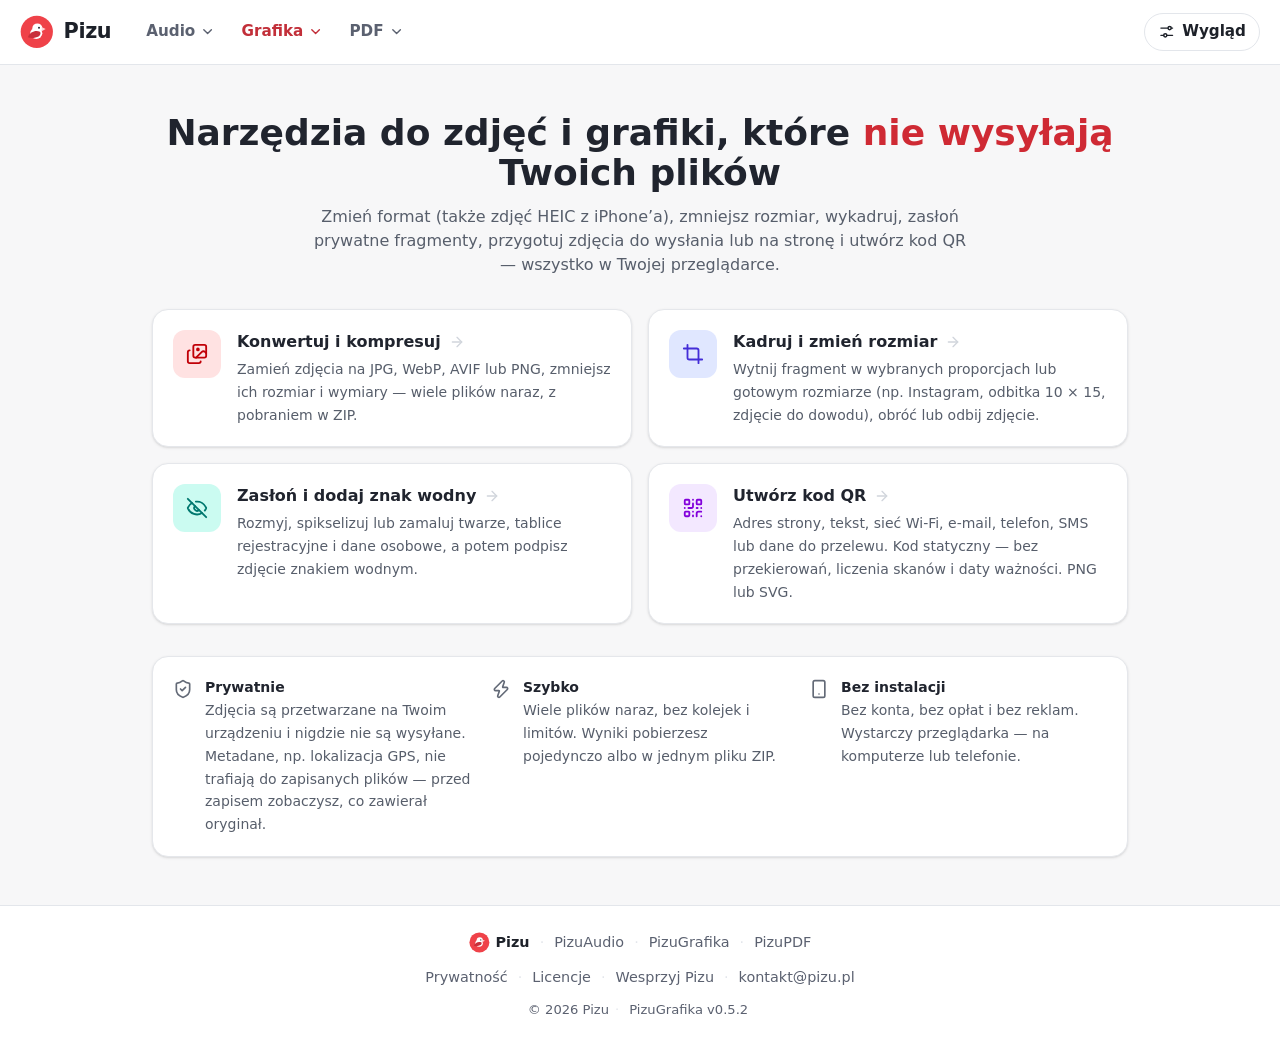
==== kadruj-zdjecie/index.html @ 6f0ce393 "Wdrożenie 0.5.2 (2026-10-22 12:52) Źródło: pizu-grafika e3fdf95" ====
<!DOCTYPE html>
<html lang="pl">
  <head>
    <meta charset="UTF-8" />
    <!-- every address (/, /kod-qr/, …) loads files from the site root — see lib/routes.ts -->
    <base href="/" />
    <meta name="viewport" content="width=device-width, initial-scale=1.0" />
    <meta
      http-equiv="Content-Security-Policy"
      content="default-src 'self'; script-src 'self' 'wasm-unsafe-eval'; style-src 'self' 'unsafe-inline'; img-src 'self' data: blob:; font-src 'self' data:; worker-src 'self' blob:; connect-src 'self'; base-uri 'self'; form-action 'none'"
    />
    <meta name="description" content="Wytnij fragment zdjęcia w wybranych proporcjach lub gotowym rozmiarze — Instagram, odbitka 10 × 15, zdjęcie do dowodu — obróć je lub odbij. W przeglądarce, bez wysyłania." />
    <link rel="canonical" href="https://grafika.pizu.pl/kadruj-zdjecie/" />
    <!-- link previews: scripts/tool-pages.mjs sets og:title, og:description and og:url for every tool page;
         the image is shared (pizu-pl: scripts/og-image-tool.html → node scripts/og-image.mjs) -->
    <meta property="og:title" content="Kadruj zdjęcie i zmień rozmiar — także do dowodu | PizuGrafika" />
    <meta property="og:description" content="Wytnij fragment zdjęcia w wybranych proporcjach lub gotowym rozmiarze — Instagram, odbitka 10 × 15, zdjęcie do dowodu — obróć je lub odbij. W przeglądarce, bez wysyłania." />
    <meta property="og:type" content="website" />
    <meta property="og:url" content="https://grafika.pizu.pl/kadruj-zdjecie/" />
    <meta property="og:site_name" content="PizuGrafika" />
    <meta property="og:locale" content="pl_PL" />
    <meta property="og:image" content="https://grafika.pizu.pl/og-image.png" />
    <meta property="og:image:type" content="image/png" />
    <meta property="og:image:width" content="1200" />
    <meta property="og:image:height" content="630" />
    <meta property="og:image:alt" content="Ptak Pizu i napis: PizuGrafika — narzędzia, które nie wysyłają Twoich plików. Konwertuj, kadruj, kod QR." />
    <meta name="twitter:card" content="summary_large_image" />
    <link rel="icon" type="image/svg+xml" href="./favicon.svg" />
    <!-- applies saved theme / contrast / text size before the first paint -->
    <script src="./settings-init.js"></script>
    <title>Kadruj zdjęcie i zmień rozmiar — także do dowodu | PizuGrafika</title>
    <script type="module" crossorigin src="./assets/index-D2YXxZQF.js"></script>
    <link rel="stylesheet" crossorigin href="./assets/index-DiypQRXG.css">
  </head>
  <body>
    <div id="root"></div>
  </body>
</html>
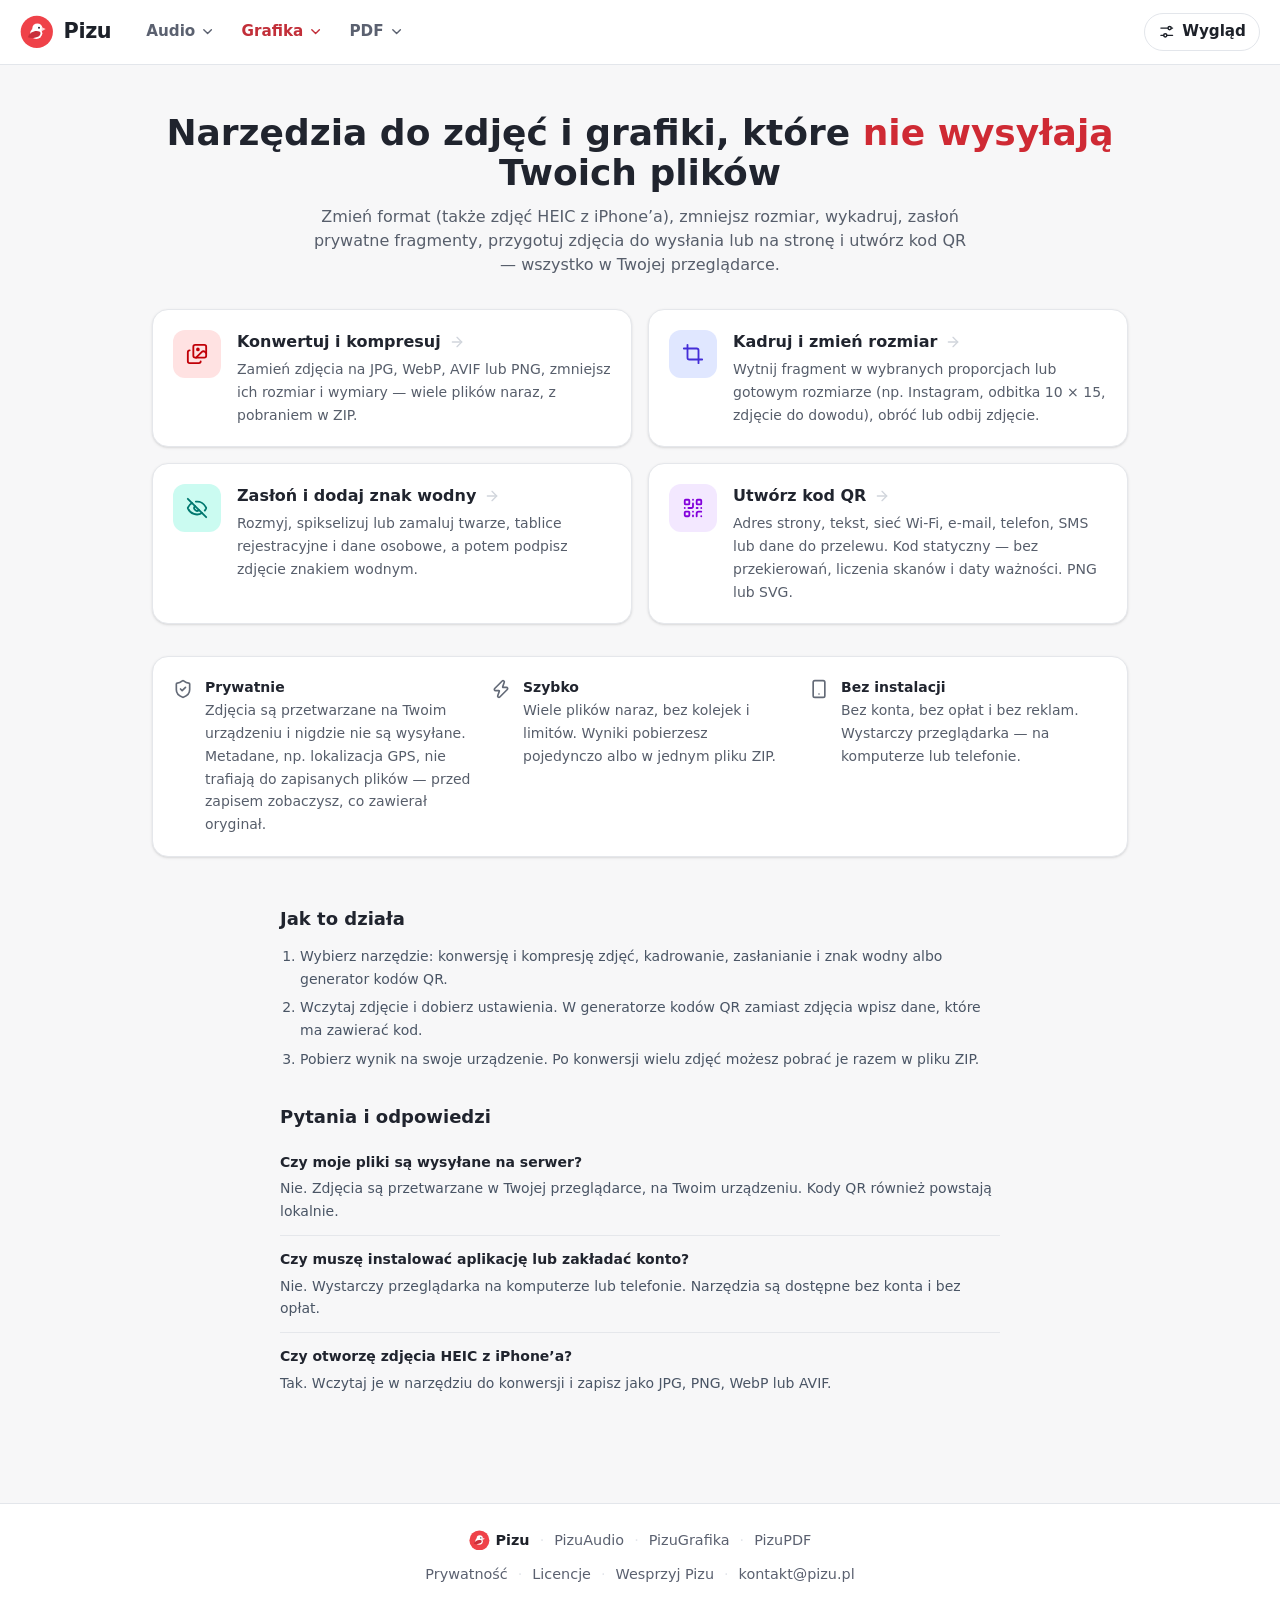
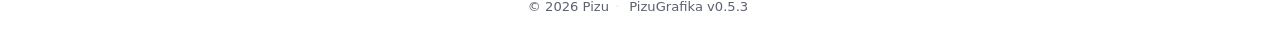
==== commit 211125d8: "Wdrożenie 0.5.3 (2026-10-23 07:41) Źródło: pizu-grafika 0fa47cd" ====
--- a/kadruj-zdjecie/index.html
+++ b/kadruj-zdjecie/index.html
@@ -29,10 +29,29 @@
     <!-- applies saved theme / contrast / text size before the first paint -->
     <script src="./settings-init.js"></script>
     <title>Kadruj zdjęcie i zmień rozmiar — także do dowodu | PizuGrafika</title>
-    <script type="module" crossorigin src="./assets/index-D2YXxZQF.js"></script>
-    <link rel="stylesheet" crossorigin href="./assets/index-DiypQRXG.css">
+    <script type="module" crossorigin src="./assets/index-BCA24Q3G.js"></script>
+    <link rel="stylesheet" crossorigin href="./assets/index-D2QOrKqq.css">
+    <script type="application/ld+json" data-page-schema>{"@context":"https://schema.org","@graph":[{"@type":"SoftwareApplication","name":"Kadruj zdjęcie i zmień rozmiar","description":"Kadrujesz zdjęcie w wybranych proporcjach albo do gotowego rozmiaru, obracasz je i odbijasz. Wszystko dzieje się w przeglądarce — zdjęcie nie opuszcza Twojego urządzenia.","applicationCategory":"MultimediaApplication","operatingSystem":"Dowolny — działa w przeglądarce","offers":{"@type":"Offer","price":0,"priceCurrency":"PLN"},"url":"https://grafika.pizu.pl/kadruj-zdjecie/"},{"@type":"FAQPage","mainEntity":[{"@type":"Question","name":"Czy przygotuję tu zdjęcie do dowodu lub paszportu?","acceptedAnswer":{"@type":"Answer","text":"Tak, jest gotowy rozmiar zdjęcia do dokumentów. Narzędzie przycina zdjęcie do właściwego formatu — samo zdjęcie musi spełniać wymagania urzędu (tło, oświetlenie, ujęcie twarzy)."}},{"@type":"Question","name":"Czy mogę zmienić orientację kadru?","acceptedAnswer":{"@type":"Answer","text":"Tak — proporcje przełączysz między poziomymi a pionowymi, np. 4:3 i 3:4."}},{"@type":"Question","name":"Czy zdjęcie trafia na serwer?","acceptedAnswer":{"@type":"Answer","text":"Nie. Kadrowanie i zapis odbywają się w Twojej przeglądarce."}}]}]}</script>
   </head>
   <body>
-    <div id="root"></div>
+    <div id="root"><!-- static-page:start -->
+<div class="flex flex-col min-h-screen bg-app">
+    <pizu-header site="grafika" tool="kadruj-zdjecie" settings=""></pizu-header>
+    <main id="main" tabindex="-1" class="flex-1 focus:outline-none"><div class="max-w-5xl mx-auto px-4 md:px-6 pt-6">
+      <div class="flex items-center gap-3">
+        <div class="w-10 h-10 bg-indigo-100 text-indigo-700 rounded-xl flex items-center justify-center shrink-0"><svg xmlns="http://www.w3.org/2000/svg" width="20" height="20" viewBox="0 0 24 24" fill="none" stroke="currentColor" stroke-width="2" stroke-linecap="round" stroke-linejoin="round" class="lucide lucide-crop" aria-hidden="true"><path d="M6 2v14a2 2 0 0 0 2 2h14"></path><path d="M18 22V8a2 2 0 0 0-2-2H2"></path></svg></div>
+        <div><h1 class="text-xl font-bold text-ink">Kadruj zdjęcie i zmień rozmiar</h1><p class="text-sm text-gray-500">Wytnij fragment, obróć lub odbij zdjęcie i zapisz je w dokładnych wymiarach.</p></div>
+      </div>
+    </div>
+    <section aria-labelledby="info-crop" class="max-w-3xl mx-auto px-4 sm:px-6 pt-4 pb-12 text-sm text-gray-600 leading-relaxed">
+    <h2 id="info-crop" class="text-lg font-bold text-ink">Jak to działa</h2>
+    <p class="mt-2">Kadrujesz zdjęcie w wybranych proporcjach albo do gotowego rozmiaru, obracasz je i odbijasz. Wszystko dzieje się w przeglądarce — zdjęcie nie opuszcza Twojego urządzenia.</p>
+    <ol class="mt-3 space-y-1.5 list-decimal pl-5"><li>Wczytaj zdjęcie.</li><li>Wybierz proporcje (np. 4:3, 16:9, A4) albo gotowy rozmiar: post lub relacja w mediach społecznościowych, miniatura YouTube, odbitka 10 × 15 albo zdjęcie do dowodu lub paszportu.</li><li>Ustaw kadr, a w razie potrzeby obróć lub odbij zdjęcie.</li><li>Zapisz wynik w wybranym formacie.</li></ol>
+    <h2 class="mt-8 text-lg font-bold text-ink">Pytania i odpowiedzi</h2>
+    <dl class="mt-2 divide-y divide-gray-200"><div class="py-3"><dt class="font-semibold text-ink">Czy przygotuję tu zdjęcie do dowodu lub paszportu?</dt><dd class="mt-1">Tak, jest gotowy rozmiar zdjęcia do dokumentów. Narzędzie przycina zdjęcie do właściwego formatu — samo zdjęcie musi spełniać wymagania urzędu (tło, oświetlenie, ujęcie twarzy).</dd></div><div class="py-3"><dt class="font-semibold text-ink">Czy mogę zmienić orientację kadru?</dt><dd class="mt-1">Tak — proporcje przełączysz między poziomymi a pionowymi, np. 4:3 i 3:4.</dd></div><div class="py-3"><dt class="font-semibold text-ink">Czy zdjęcie trafia na serwer?</dt><dd class="mt-1">Nie. Kadrowanie i zapis odbywają się w Twojej przeglądarce.</dd></div></dl>
+  </section></main>
+    <pizu-footer product="PizuGrafika" version="0.5.3"></pizu-footer>
+  </div>
+<!-- static-page:end --></div>
   </body>
 </html>
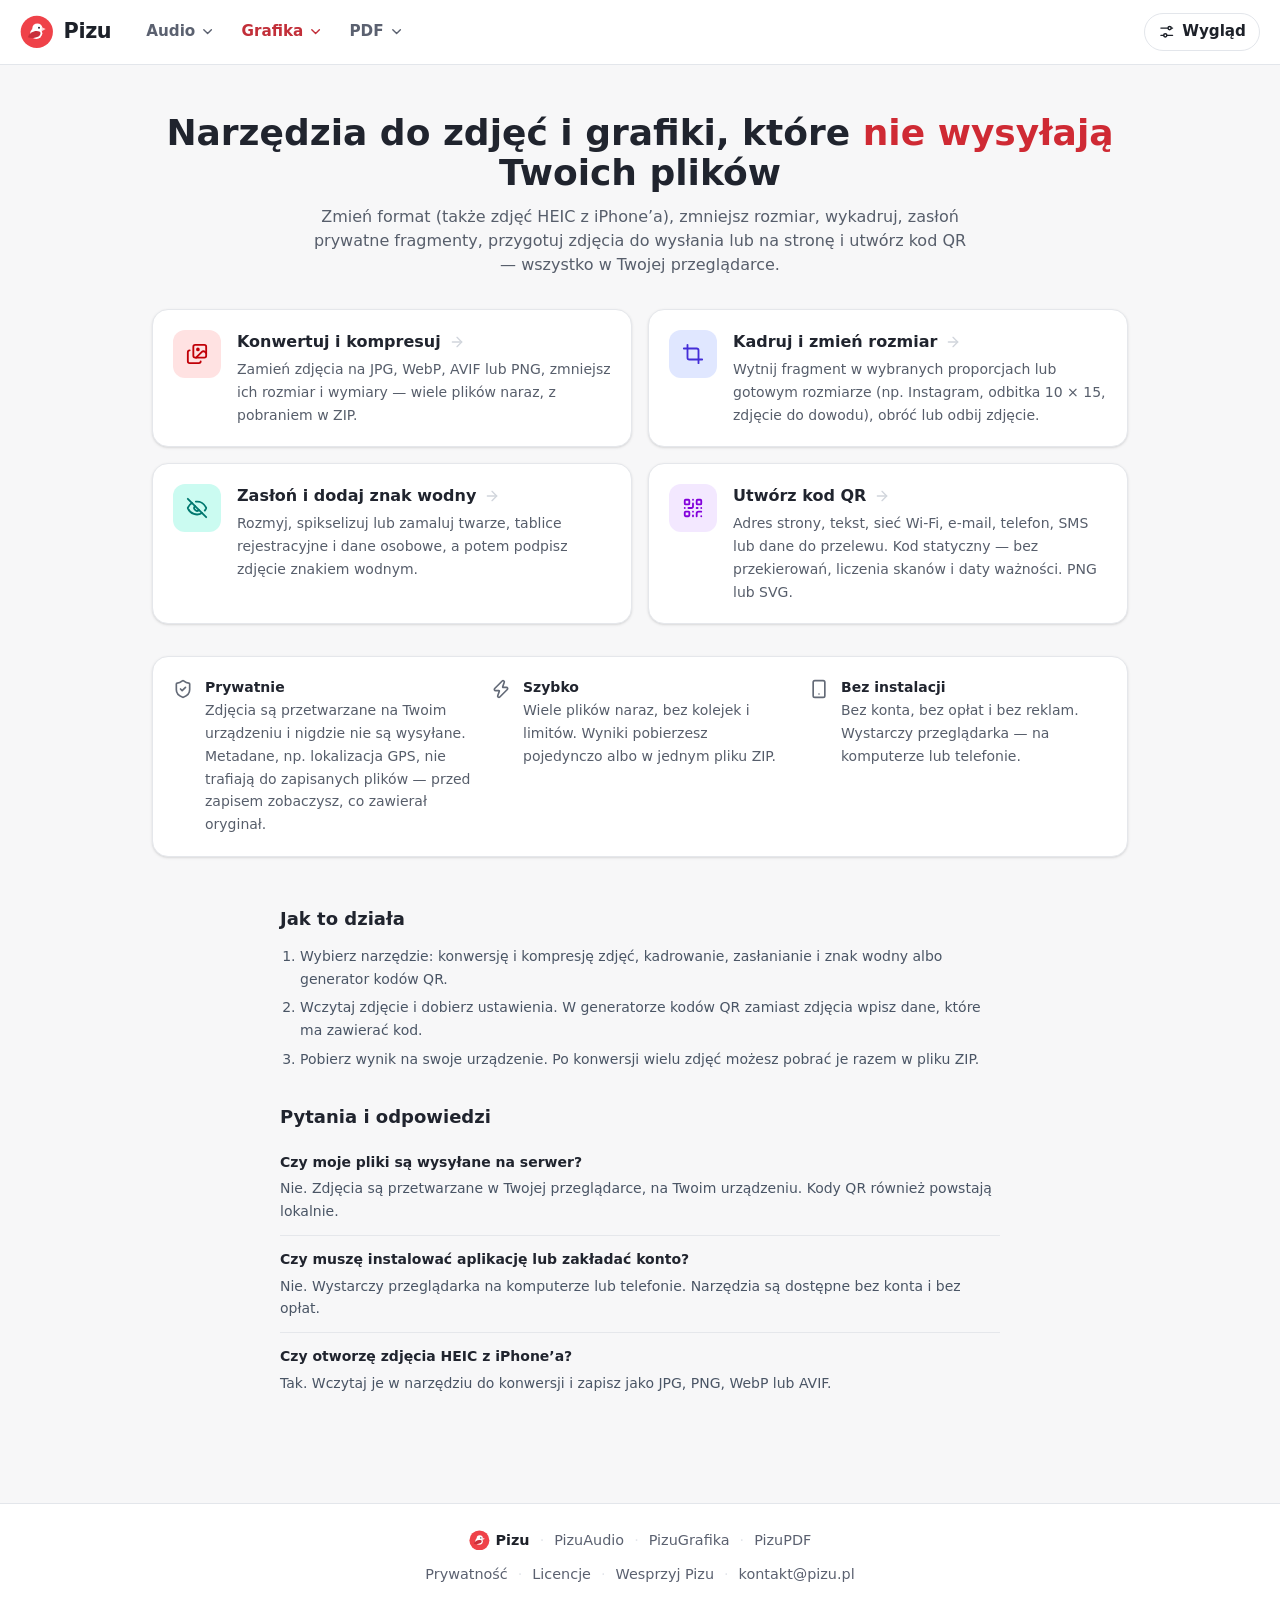
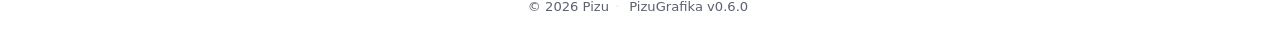
==== commit 30df8306: "Wdrożenie 0.6.0 (2026-10-29 15:13) Źródło: pizu-grafika afa6d3e" ====
--- a/kadruj-zdjecie/index.html
+++ b/kadruj-zdjecie/index.html
@@ -26,11 +26,13 @@
     <meta property="og:image:alt" content="Ptak Pizu i napis: PizuGrafika — narzędzia, które nie wysyłają Twoich plików. Konwertuj, kadruj, kod QR." />
     <meta name="twitter:card" content="summary_large_image" />
     <link rel="icon" type="image/svg+xml" href="./favicon.svg" />
+    <link rel="manifest" href="/manifest.webmanifest" />
+    <link rel="apple-touch-icon" href="/apple-touch-icon.png" />
     <!-- applies saved theme / contrast / text size before the first paint -->
     <script src="./settings-init.js"></script>
     <title>Kadruj zdjęcie i zmień rozmiar — także do dowodu | PizuGrafika</title>
-    <script type="module" crossorigin src="./assets/index-BCA24Q3G.js"></script>
-    <link rel="stylesheet" crossorigin href="./assets/index-D2QOrKqq.css">
+    <script type="module" crossorigin src="./assets/index-D-NtiyNd.js"></script>
+    <link rel="stylesheet" crossorigin href="./assets/index-AID13YEX.css">
     <script type="application/ld+json" data-page-schema>{"@context":"https://schema.org","@graph":[{"@type":"SoftwareApplication","name":"Kadruj zdjęcie i zmień rozmiar","description":"Kadrujesz zdjęcie w wybranych proporcjach albo do gotowego rozmiaru, obracasz je i odbijasz. Wszystko dzieje się w przeglądarce — zdjęcie nie opuszcza Twojego urządzenia.","applicationCategory":"MultimediaApplication","operatingSystem":"Dowolny — działa w przeglądarce","offers":{"@type":"Offer","price":0,"priceCurrency":"PLN"},"url":"https://grafika.pizu.pl/kadruj-zdjecie/"},{"@type":"FAQPage","mainEntity":[{"@type":"Question","name":"Czy przygotuję tu zdjęcie do dowodu lub paszportu?","acceptedAnswer":{"@type":"Answer","text":"Tak, jest gotowy rozmiar zdjęcia do dokumentów. Narzędzie przycina zdjęcie do właściwego formatu — samo zdjęcie musi spełniać wymagania urzędu (tło, oświetlenie, ujęcie twarzy)."}},{"@type":"Question","name":"Czy mogę zmienić orientację kadru?","acceptedAnswer":{"@type":"Answer","text":"Tak — proporcje przełączysz między poziomymi a pionowymi, np. 4:3 i 3:4."}},{"@type":"Question","name":"Czy zdjęcie trafia na serwer?","acceptedAnswer":{"@type":"Answer","text":"Nie. Kadrowanie i zapis odbywają się w Twojej przeglądarce."}}]}]}</script>
   </head>
   <body>
@@ -50,7 +52,7 @@
     <h2 class="mt-8 text-lg font-bold text-ink">Pytania i odpowiedzi</h2>
     <dl class="mt-2 divide-y divide-gray-200"><div class="py-3"><dt class="font-semibold text-ink">Czy przygotuję tu zdjęcie do dowodu lub paszportu?</dt><dd class="mt-1">Tak, jest gotowy rozmiar zdjęcia do dokumentów. Narzędzie przycina zdjęcie do właściwego formatu — samo zdjęcie musi spełniać wymagania urzędu (tło, oświetlenie, ujęcie twarzy).</dd></div><div class="py-3"><dt class="font-semibold text-ink">Czy mogę zmienić orientację kadru?</dt><dd class="mt-1">Tak — proporcje przełączysz między poziomymi a pionowymi, np. 4:3 i 3:4.</dd></div><div class="py-3"><dt class="font-semibold text-ink">Czy zdjęcie trafia na serwer?</dt><dd class="mt-1">Nie. Kadrowanie i zapis odbywają się w Twojej przeglądarce.</dd></div></dl>
   </section></main>
-    <pizu-footer product="PizuGrafika" version="0.5.3"></pizu-footer>
+    <pizu-footer product="PizuGrafika" version="0.6.0"></pizu-footer>
   </div>
 <!-- static-page:end --></div>
   </body>
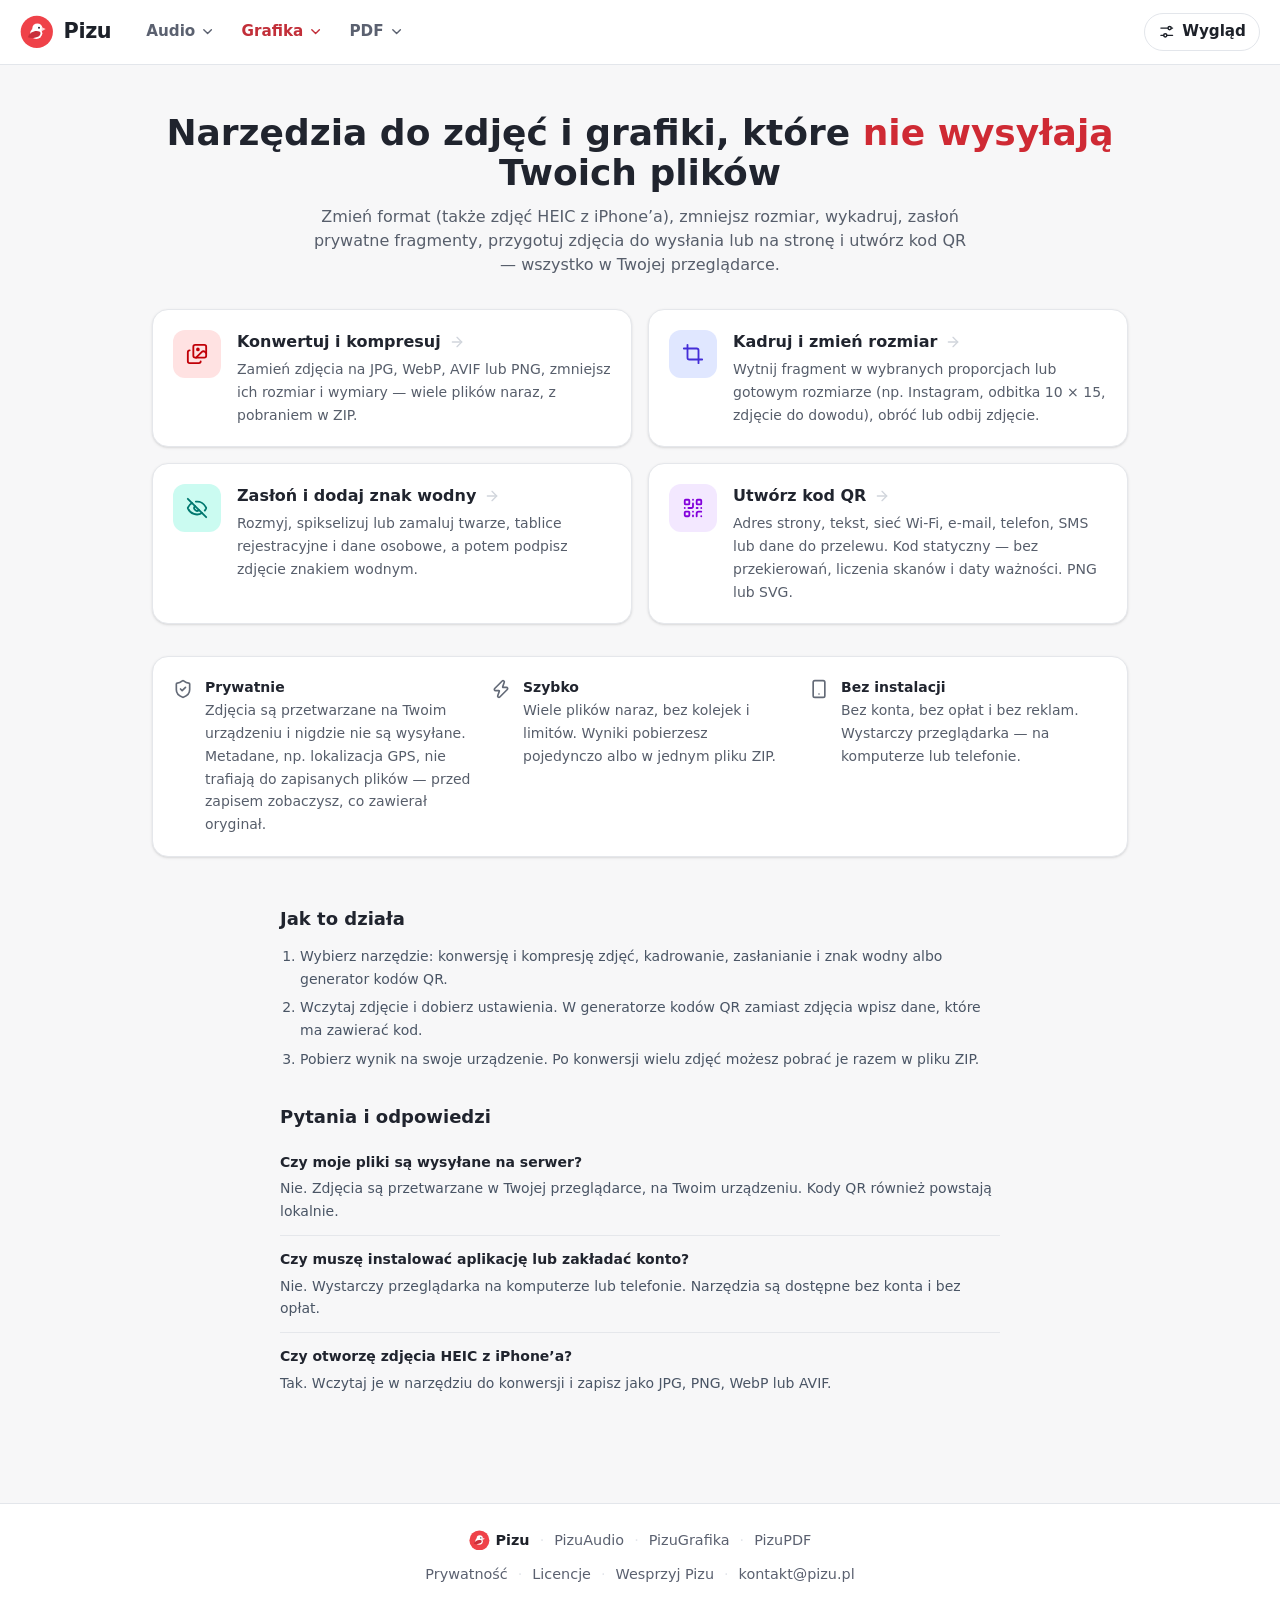
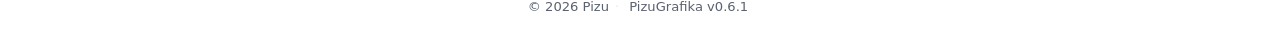
==== commit 8120825b: "Wdrożenie 0.6.1 (2026-11-08 00:31) Źródło: pizu-grafika ce51eb6" ====
--- a/kadruj-zdjecie/index.html
+++ b/kadruj-zdjecie/index.html
@@ -31,8 +31,8 @@
     <!-- applies saved theme / contrast / text size before the first paint -->
     <script src="./settings-init.js"></script>
     <title>Kadruj zdjęcie i zmień rozmiar — także do dowodu | PizuGrafika</title>
-    <script type="module" crossorigin src="./assets/index-D-NtiyNd.js"></script>
-    <link rel="stylesheet" crossorigin href="./assets/index-AID13YEX.css">
+    <script type="module" crossorigin src="/assets/index-Cd_SikdI.js"></script>
+    <link rel="stylesheet" crossorigin href="/assets/index-AID13YEX.css">
     <script type="application/ld+json" data-page-schema>{"@context":"https://schema.org","@graph":[{"@type":"SoftwareApplication","name":"Kadruj zdjęcie i zmień rozmiar","description":"Kadrujesz zdjęcie w wybranych proporcjach albo do gotowego rozmiaru, obracasz je i odbijasz. Wszystko dzieje się w przeglądarce — zdjęcie nie opuszcza Twojego urządzenia.","applicationCategory":"MultimediaApplication","operatingSystem":"Dowolny — działa w przeglądarce","offers":{"@type":"Offer","price":0,"priceCurrency":"PLN"},"url":"https://grafika.pizu.pl/kadruj-zdjecie/"},{"@type":"FAQPage","mainEntity":[{"@type":"Question","name":"Czy przygotuję tu zdjęcie do dowodu lub paszportu?","acceptedAnswer":{"@type":"Answer","text":"Tak, jest gotowy rozmiar zdjęcia do dokumentów. Narzędzie przycina zdjęcie do właściwego formatu — samo zdjęcie musi spełniać wymagania urzędu (tło, oświetlenie, ujęcie twarzy)."}},{"@type":"Question","name":"Czy mogę zmienić orientację kadru?","acceptedAnswer":{"@type":"Answer","text":"Tak — proporcje przełączysz między poziomymi a pionowymi, np. 4:3 i 3:4."}},{"@type":"Question","name":"Czy zdjęcie trafia na serwer?","acceptedAnswer":{"@type":"Answer","text":"Nie. Kadrowanie i zapis odbywają się w Twojej przeglądarce."}}]}]}</script>
   </head>
   <body>
@@ -52,7 +52,7 @@
     <h2 class="mt-8 text-lg font-bold text-ink">Pytania i odpowiedzi</h2>
     <dl class="mt-2 divide-y divide-gray-200"><div class="py-3"><dt class="font-semibold text-ink">Czy przygotuję tu zdjęcie do dowodu lub paszportu?</dt><dd class="mt-1">Tak, jest gotowy rozmiar zdjęcia do dokumentów. Narzędzie przycina zdjęcie do właściwego formatu — samo zdjęcie musi spełniać wymagania urzędu (tło, oświetlenie, ujęcie twarzy).</dd></div><div class="py-3"><dt class="font-semibold text-ink">Czy mogę zmienić orientację kadru?</dt><dd class="mt-1">Tak — proporcje przełączysz między poziomymi a pionowymi, np. 4:3 i 3:4.</dd></div><div class="py-3"><dt class="font-semibold text-ink">Czy zdjęcie trafia na serwer?</dt><dd class="mt-1">Nie. Kadrowanie i zapis odbywają się w Twojej przeglądarce.</dd></div></dl>
   </section></main>
-    <pizu-footer product="PizuGrafika" version="0.6.0"></pizu-footer>
+    <pizu-footer product="PizuGrafika" version="0.6.1"></pizu-footer>
   </div>
 <!-- static-page:end --></div>
   </body>
--- a/assets/index-AID13YEX.css
+++ b/assets/index-AID13YEX.css
@@ -0,0 +1,2 @@
+/*! tailwindcss v4.3.3 | MIT License | https://tailwindcss.com */
+@layer properties{@supports (((-webkit-hyphens:none)) and (not (margin-trim:inline))) or ((-moz-orient:inline) and (not (color:rgb(from red r g b)))){*,:before,:after,::backdrop{--tw-translate-x:0;--tw-translate-y:0;--tw-translate-z:0;--tw-rotate-x:initial;--tw-rotate-y:initial;--tw-rotate-z:initial;--tw-skew-x:initial;--tw-skew-y:initial;--tw-space-y-reverse:0;--tw-divide-y-reverse:0;--tw-border-style:solid;--tw-leading:initial;--tw-font-weight:initial;--tw-ordinal:initial;--tw-slashed-zero:initial;--tw-numeric-figure:initial;--tw-numeric-spacing:initial;--tw-numeric-fraction:initial;--tw-shadow:0 0 #0000;--tw-shadow-color:initial;--tw-shadow-alpha:100%;--tw-inset-shadow:0 0 #0000;--tw-inset-shadow-color:initial;--tw-inset-shadow-alpha:100%;--tw-ring-color:initial;--tw-ring-shadow:0 0 #0000;--tw-inset-ring-color:initial;--tw-inset-ring-shadow:0 0 #0000;--tw-ring-inset:initial;--tw-ring-offset-width:0px;--tw-ring-offset-color:#fff;--tw-ring-offset-shadow:0 0 #0000;--tw-blur:initial;--tw-brightness:initial;--tw-contrast:initial;--tw-grayscale:initial;--tw-hue-rotate:initial;--tw-invert:initial;--tw-opacity:initial;--tw-saturate:initial;--tw-sepia:initial;--tw-drop-shadow:initial;--tw-drop-shadow-color:initial;--tw-drop-shadow-alpha:100%;--tw-drop-shadow-size:initial;--tw-duration:initial}}}@layer theme{:root,:host{--font-sans:-apple-system, BlinkMacSystemFont, "Segoe UI", Roboto, "Helvetica Neue", "Noto Sans", Arial, sans-serif, "Apple Color Emoji", "Segoe UI Emoji", "Segoe UI Symbol", "Noto Color Emoji";--font-mono:ui-monospace, SFMono-Regular, Menlo, Monaco, Consolas, "Liberation Mono", "Courier New", monospace;--color-red-50:oklch(97.1% .013 17.38);--color-red-100:oklch(93.6% .032 17.717);--color-red-200:oklch(88.5% .062 18.334);--color-red-300:oklch(80.8% .114 19.571);--color-red-500:oklch(63.7% .237 25.331);--color-red-600:oklch(57.7% .245 27.325);--color-red-700:oklch(50.5% .213 27.518);--color-amber-50:oklch(98.7% .022 95.277);--color-amber-200:oklch(92.4% .12 95.746);--color-amber-700:oklch(55.5% .163 48.998);--color-green-50:oklch(98.2% .018 155.826);--color-green-200:oklch(92.5% .084 155.995);--color-green-700:oklch(52.7% .154 150.069);--color-teal-100:oklch(95.3% .051 180.801);--color-teal-700:oklch(51.1% .096 186.391);--color-blue-50:oklch(97% .014 254.604);--color-blue-200:oklch(88.2% .059 254.128);--color-blue-700:oklch(48.8% .243 264.376);--color-indigo-100:oklch(93% .034 272.788);--color-indigo-700:oklch(45.7% .24 277.023);--color-purple-100:oklch(94.6% .033 307.174);--color-purple-700:oklch(49.6% .265 301.924);--color-slate-700:oklch(37.2% .044 257.287);--color-slate-800:oklch(27.9% .041 260.031);--color-gray-50:oklch(98.5% .002 247.839);--color-gray-100:oklch(96.7% .003 264.542);--color-gray-200:oklch(92.8% .006 264.531);--color-gray-300:oklch(87.2% .01 258.338);--color-gray-400:oklch(70.7% .022 261.325);--color-gray-500:oklch(55.1% .027 264.364);--color-gray-600:oklch(44.6% .03 256.802);--color-gray-700:oklch(37.3% .034 259.733);--color-black:#000;--color-white:#fff;--spacing:.25rem;--container-sm:24rem;--container-md:28rem;--container-lg:32rem;--container-2xl:42rem;--container-3xl:48rem;--container-5xl:64rem;--text-xs:.75rem;--text-xs--line-height:calc(1 / .75);--text-sm:.875rem;--text-sm--line-height:calc(1.25 / .875);--text-base:1rem;--text-base--line-height:calc(1.5 / 1);--text-lg:1.125rem;--text-lg--line-height:calc(1.75 / 1.125);--text-xl:1.25rem;--text-xl--line-height:calc(1.75 / 1.25);--text-3xl:1.875rem;--text-3xl--line-height:calc(2.25 / 1.875);--text-4xl:2.25rem;--text-4xl--line-height:calc(2.5 / 2.25);--font-weight-normal:400;--font-weight-medium:500;--font-weight-semibold:600;--font-weight-bold:700;--leading-relaxed:1.625;--radius-sm:.25rem;--radius-md:.375rem;--radius-lg:.5rem;--radius-xl:.75rem;--radius-2xl:1rem;--animate-spin:spin 1s linear infinite;--default-transition-duration:.15s;--default-transition-timing-function:cubic-bezier(.4, 0, .2, 1);--default-font-family:var(--font-sans);--default-mono-font-family:var(--font-mono);--color-brand:#cf2a34;--color-brand-dark:#b4242d;--color-ink:#20242e;--color-app:#f7f7f8;--color-surface:#fff;--color-success:#15803d;--color-success-dark:#166534}}@layer base{*,:after,:before,::backdrop{box-sizing:border-box;border:0 solid;margin:0;padding:0}::file-selector-button{box-sizing:border-box;border:0 solid;margin:0;padding:0}html,:host{-webkit-text-size-adjust:100%;tab-size:4;line-height:1.5;font-family:var(--default-font-family,-apple-system, BlinkMacSystemFont, "Segoe UI", Roboto, "Helvetica Neue", "Noto Sans", Arial, sans-serif, "Apple Color Emoji", "Segoe UI Emoji", "Segoe UI Symbol", "Noto Color Emoji");font-feature-settings:var(--default-font-feature-settings,normal);font-variation-settings:var(--default-font-variation-settings,normal);-webkit-tap-highlight-color:transparent}hr{height:0;color:inherit;border-top-width:1px}abbr:where([title]){-webkit-text-decoration:underline dotted;text-decoration:underline dotted}h1,h2,h3,h4,h5,h6{font-size:inherit;font-weight:inherit}a{color:inherit;-webkit-text-decoration:inherit;-webkit-text-decoration:inherit;-webkit-text-decoration:inherit;-webkit-text-decoration:inherit;text-decoration:inherit}b,strong{font-weight:bolder}code,kbd,samp,pre{font-family:var(--default-mono-font-family,ui-monospace, SFMono-Regular, Menlo, Monaco, Consolas, "Liberation Mono", "Courier New", monospace);font-feature-settings:var(--default-mono-font-feature-settings,normal);font-variation-settings:var(--default-mono-font-variation-settings,normal);font-size:1em}small{font-size:80%}sub,sup{vertical-align:baseline;font-size:75%;line-height:0;position:relative}sub{bottom:-.25em}sup{top:-.5em}table{text-indent:0;border-color:inherit;border-collapse:collapse}:-moz-focusring:where(:not(iframe)){outline:auto}progress{vertical-align:baseline}summary{display:list-item}ol,ul,menu{list-style:none}img,svg,video,canvas,audio,iframe,embed,object{vertical-align:middle;display:block}img,video{max-width:100%;height:auto}button,input,select,optgroup,textarea{font:inherit;font-feature-settings:inherit;font-variation-settings:inherit;letter-spacing:inherit;color:inherit;opacity:1;background-color:#0000;border-radius:0}::file-selector-button{font:inherit;font-feature-settings:inherit;font-variation-settings:inherit;letter-spacing:inherit;color:inherit;opacity:1;background-color:#0000;border-radius:0}:where(select:is([multiple],[size])) optgroup{font-weight:bolder}:where(select:is([multiple],[size])) optgroup option{padding-inline-start:20px}::file-selector-button{margin-inline-end:4px}::placeholder{opacity:1}@supports (not ((-webkit-appearance:-apple-pay-button))) or (contain-intrinsic-size:1px){::placeholder{color:currentColor}@supports (color:color-mix(in lab, red, red)){::placeholder{color:color-mix(in oklab, currentcolor 50%, transparent)}}}textarea{resize:vertical}::-webkit-search-decoration{-webkit-appearance:none}::-webkit-date-and-time-value{min-height:1lh;text-align:inherit}::-webkit-datetime-edit{display:inline-flex}::-webkit-datetime-edit-fields-wrapper{padding:0}::-webkit-datetime-edit{padding-block:0}::-webkit-datetime-edit-year-field{padding-block:0}::-webkit-datetime-edit-month-field{padding-block:0}::-webkit-datetime-edit-day-field{padding-block:0}::-webkit-datetime-edit-hour-field{padding-block:0}::-webkit-datetime-edit-minute-field{padding-block:0}::-webkit-datetime-edit-second-field{padding-block:0}::-webkit-datetime-edit-millisecond-field{padding-block:0}::-webkit-datetime-edit-meridiem-field{padding-block:0}::-webkit-calendar-picker-indicator{line-height:1}:-moz-ui-invalid{box-shadow:none}button,input:where([type=button],[type=reset],[type=submit]){appearance:button}::file-selector-button{appearance:button}::-webkit-inner-spin-button{height:auto}::-webkit-outer-spin-button{height:auto}[hidden]:where(:not([hidden=until-found])){display:none!important}}@layer components;@layer utilities{.pointer-events-auto{pointer-events:auto}.pointer-events-none{pointer-events:none}.visible{visibility:visible}.sr-only{clip-path:inset(50%);white-space:nowrap;border-width:0;width:1px;height:1px;margin:-1px;padding:0;position:absolute;overflow:hidden}.absolute{position:absolute}.fixed{position:fixed}.relative{position:relative}.static{position:static}.inset-0{inset:0}.inset-x-0{inset-inline:0}.inset-y-0{inset-block:0}.top-0{top:0}.top-1\/2{top:50%}.top-1\/3{top:33.3333%}.top-2\/3{top:66.6667%}.top-full{top:100%}.right-4{right:calc(var(--spacing) * 4)}.bottom-0{bottom:0}.bottom-6{bottom:calc(var(--spacing) * 6)}.left-0{left:0}.left-1\/2{left:50%}.left-1\/3{left:33.3333%}.left-2\/3{left:66.6667%}.left-4{left:calc(var(--spacing) * 4)}.left-full{left:100%}.z-50{z-index:50}.container{width:100%}@media (width>=40rem){.container{max-width:40rem}}@media (width>=48rem){.container{max-width:48rem}}@media (width>=64rem){.container{max-width:64rem}}@media (width>=80rem){.container{max-width:80rem}}@media (width>=96rem){.container{max-width:96rem}}.mx-auto{margin-inline:auto}.my-16{margin-block:calc(var(--spacing) * 16)}.mt-0\.5{margin-top:calc(var(--spacing) * .5)}.mt-1{margin-top:var(--spacing)}.mt-2{margin-top:calc(var(--spacing) * 2)}.mt-3{margin-top:calc(var(--spacing) * 3)}.mt-4{margin-top:calc(var(--spacing) * 4)}.mt-5{margin-top:calc(var(--spacing) * 5)}.mt-8{margin-top:calc(var(--spacing) * 8)}.mt-px{margin-top:1px}.-mr-2{margin-right:calc(var(--spacing) * -2)}.mb-1\.5{margin-bottom:calc(var(--spacing) * 1.5)}.-ml-1\.5{margin-left:calc(var(--spacing) * -1.5)}.ml-1{margin-left:var(--spacing)}.ml-auto{margin-left:auto}.block{display:block}.contents{display:contents}.flex{display:flex}.grid{display:grid}.hidden{display:none}.inline{display:inline}.inline-block{display:inline-block}.inline-flex{display:inline-flex}.aspect-square{aspect-ratio:1}.h-2\.5{height:calc(var(--spacing) * 2.5)}.h-3\.5{height:calc(var(--spacing) * 3.5)}.h-4{height:calc(var(--spacing) * 4)}.h-5{height:calc(var(--spacing) * 5)}.h-6{height:calc(var(--spacing) * 6)}.h-8{height:calc(var(--spacing) * 8)}.h-9{height:calc(var(--spacing) * 9)}.h-10{height:calc(var(--spacing) * 10)}.h-12{height:calc(var(--spacing) * 12)}.h-14{height:calc(var(--spacing) * 14)}.h-16{height:calc(var(--spacing) * 16)}.h-auto{height:auto}.h-full{height:100%}.h-px{height:1px}.max-h-40{max-height:calc(var(--spacing) * 40)}.max-h-64{max-height:calc(var(--spacing) * 64)}.max-h-\[62vh\]{max-height:62vh}.max-h-\[65vh\]{max-height:65vh}.max-h-\[85vh\]{max-height:85vh}.max-h-\[90vh\]{max-height:90vh}.max-h-\[92vh\]{max-height:92vh}.min-h-8{min-height:calc(var(--spacing) * 8)}.min-h-9{min-height:calc(var(--spacing) * 9)}.min-h-10{min-height:calc(var(--spacing) * 10)}.min-h-11{min-height:calc(var(--spacing) * 11)}.min-h-24{min-height:calc(var(--spacing) * 24)}.min-h-screen{min-height:100vh}.w-0\.5{width:calc(var(--spacing) * .5)}.w-2\.5{width:calc(var(--spacing) * 2.5)}.w-3\.5{width:calc(var(--spacing) * 3.5)}.w-4{width:calc(var(--spacing) * 4)}.w-5{width:calc(var(--spacing) * 5)}.w-6{width:calc(var(--spacing) * 6)}.w-8{width:calc(var(--spacing) * 8)}.w-9{width:calc(var(--spacing) * 9)}.w-10{width:calc(var(--spacing) * 10)}.w-11{width:calc(var(--spacing) * 11)}.w-12{width:calc(var(--spacing) * 12)}.w-14{width:calc(var(--spacing) * 14)}.w-16{width:calc(var(--spacing) * 16)}.w-24{width:calc(var(--spacing) * 24)}.w-auto{width:auto}.w-fit{width:fit-content}.w-full{width:100%}.w-px{width:1px}.max-w-2xl{max-width:var(--container-2xl)}.max-w-3xl{max-width:var(--container-3xl)}.max-w-5xl{max-width:var(--container-5xl)}.max-w-72{max-width:calc(var(--spacing) * 72)}.max-w-full{max-width:100%}.max-w-lg{max-width:var(--container-lg)}.max-w-md{max-width:var(--container-md)}.max-w-sm{max-width:var(--container-sm)}.min-w-0{min-width:0}.flex-1{flex:1}.shrink{flex-shrink:1}.shrink-0{flex-shrink:0}.-translate-x-1\/2{--tw-translate-x:calc(calc(1 / 2 * 100%) * -1);translate:var(--tw-translate-x) var(--tw-translate-y)}.-translate-y-1\/2{--tw-translate-y:calc(calc(1 / 2 * 100%) * -1);translate:var(--tw-translate-x) var(--tw-translate-y)}.scale-\[1\.01\]{scale:1.01}.rotate-180{rotate:180deg}.transform{transform:var(--tw-rotate-x,) var(--tw-rotate-y,) var(--tw-rotate-z,) var(--tw-skew-x,) var(--tw-skew-y,)}.animate-spin{animation:var(--animate-spin)}.cursor-crosshair{cursor:crosshair}.cursor-ew-resize{cursor:ew-resize}.cursor-move{cursor:move}.cursor-nesw-resize{cursor:nesw-resize}.cursor-ns-resize{cursor:ns-resize}.cursor-nwse-resize{cursor:nwse-resize}.cursor-pointer{cursor:pointer}.touch-none{touch-action:none}.resize{resize:both}.resize-y{resize:vertical}.list-decimal{list-style-type:decimal}.list-disc{list-style-type:disc}.grid-cols-1{grid-template-columns:repeat(1,minmax(0,1fr))}.grid-cols-2{grid-template-columns:repeat(2,minmax(0,1fr))}.grid-cols-3{grid-template-columns:repeat(3,minmax(0,1fr))}.grid-cols-\[minmax\(0\,auto\)_minmax\(0\,1fr\)\]{grid-template-columns:minmax(0,auto) minmax(0,1fr)}.flex-col{flex-direction:column}.flex-wrap{flex-wrap:wrap}.items-baseline{align-items:baseline}.items-center{align-items:center}.items-end{align-items:flex-end}.items-start{align-items:flex-start}.justify-between{justify-content:space-between}.justify-center{justify-content:center}.justify-end{justify-content:flex-end}.justify-start{justify-content:flex-start}.gap-0\.5{gap:calc(var(--spacing) * .5)}.gap-1{gap:var(--spacing)}.gap-1\.5{gap:calc(var(--spacing) * 1.5)}.gap-2{gap:calc(var(--spacing) * 2)}.gap-3{gap:calc(var(--spacing) * 3)}.gap-4{gap:calc(var(--spacing) * 4)}.gap-5{gap:calc(var(--spacing) * 5)}:where(.space-y-1>:not(:last-child)){--tw-space-y-reverse:0;margin-block-start:calc(var(--spacing) * var(--tw-space-y-reverse));margin-block-end:calc(var(--spacing) * calc(1 - var(--tw-space-y-reverse)))}:where(.space-y-1\.5>:not(:last-child)){--tw-space-y-reverse:0;margin-block-start:calc(calc(var(--spacing) * 1.5) * var(--tw-space-y-reverse));margin-block-end:calc(calc(var(--spacing) * 1.5) * calc(1 - var(--tw-space-y-reverse)))}:where(.space-y-2>:not(:last-child)){--tw-space-y-reverse:0;margin-block-start:calc(calc(var(--spacing) * 2) * var(--tw-space-y-reverse));margin-block-end:calc(calc(var(--spacing) * 2) * calc(1 - var(--tw-space-y-reverse)))}:where(.space-y-3>:not(:last-child)){--tw-space-y-reverse:0;margin-block-start:calc(calc(var(--spacing) * 3) * var(--tw-space-y-reverse));margin-block-end:calc(calc(var(--spacing) * 3) * calc(1 - var(--tw-space-y-reverse)))}:where(.space-y-4>:not(:last-child)){--tw-space-y-reverse:0;margin-block-start:calc(calc(var(--spacing) * 4) * var(--tw-space-y-reverse));margin-block-end:calc(calc(var(--spacing) * 4) * calc(1 - var(--tw-space-y-reverse)))}:where(.space-y-5>:not(:last-child)){--tw-space-y-reverse:0;margin-block-start:calc(calc(var(--spacing) * 5) * var(--tw-space-y-reverse));margin-block-end:calc(calc(var(--spacing) * 5) * calc(1 - var(--tw-space-y-reverse)))}:where(.space-y-6>:not(:last-child)){--tw-space-y-reverse:0;margin-block-start:calc(calc(var(--spacing) * 6) * var(--tw-space-y-reverse));margin-block-end:calc(calc(var(--spacing) * 6) * calc(1 - var(--tw-space-y-reverse)))}:where(.space-y-8>:not(:last-child)){--tw-space-y-reverse:0;margin-block-start:calc(calc(var(--spacing) * 8) * var(--tw-space-y-reverse));margin-block-end:calc(calc(var(--spacing) * 8) * calc(1 - var(--tw-space-y-reverse)))}.gap-x-2{column-gap:calc(var(--spacing) * 2)}.gap-x-3{column-gap:calc(var(--spacing) * 3)}.gap-x-5{column-gap:calc(var(--spacing) * 5)}.gap-y-1{row-gap:var(--spacing)}.gap-y-1\.5{row-gap:calc(var(--spacing) * 1.5)}.gap-y-2{row-gap:calc(var(--spacing) * 2)}:where(.divide-y>:not(:last-child)){--tw-divide-y-reverse:0;border-bottom-style:var(--tw-border-style);border-top-style:var(--tw-border-style);border-top-width:calc(1px * var(--tw-divide-y-reverse));border-bottom-width:calc(1px * calc(1 - var(--tw-divide-y-reverse)))}:where(.divide-gray-100>:not(:last-child)){border-color:var(--color-gray-100)}:where(.divide-gray-200>:not(:last-child)){border-color:var(--color-gray-200)}.truncate{text-overflow:ellipsis;white-space:nowrap;overflow:hidden}.overflow-auto{overflow:auto}.overflow-hidden{overflow:hidden}.overflow-y-auto{overflow-y:auto}.rounded{border-radius:.25rem}.rounded-2xl{border-radius:var(--radius-2xl)}.rounded-full{border-radius:2147483647px}.rounded-lg{border-radius:var(--radius-lg)}.rounded-md{border-radius:var(--radius-md)}.rounded-sm{border-radius:var(--radius-sm)}.rounded-xl{border-radius:var(--radius-xl)}.border{border-style:var(--tw-border-style);border-width:1px}.border-2{border-style:var(--tw-border-style);border-width:2px}.border-t{border-top-style:var(--tw-border-style);border-top-width:1px}.border-b{border-bottom-style:var(--tw-border-style);border-bottom-width:1px}.border-dashed{--tw-border-style:dashed;border-style:dashed}.border-amber-200{border-color:var(--color-amber-200)}.border-blue-200{border-color:var(--color-blue-200)}.border-brand{border-color:var(--color-brand)}.border-gray-100{border-color:var(--color-gray-100)}.border-gray-200{border-color:var(--color-gray-200)}.border-gray-300{border-color:var(--color-gray-300)}.border-green-200{border-color:var(--color-green-200)}.border-red-200{border-color:var(--color-red-200)}.border-red-300{border-color:var(--color-red-300)}.border-red-500{border-color:var(--color-red-500)}.border-slate-700{border-color:var(--color-slate-700)}.border-white{border-color:var(--color-white)}.border-t-transparent{border-top-color:#0000}.bg-amber-50{background-color:var(--color-amber-50)}.bg-app{background-color:var(--color-app)}.bg-black\/40{background-color:#0006}@supports (color:color-mix(in lab, red, red)){.bg-black\/40{background-color:color-mix(in oklab, var(--color-black) 40%, transparent)}}.bg-blue-50{background-color:var(--color-blue-50)}.bg-brand{background-color:var(--color-brand)}.bg-current{background-color:currentColor}.bg-gray-50{background-color:var(--color-gray-50)}.bg-gray-100{background-color:var(--color-gray-100)}.bg-green-50{background-color:var(--color-green-50)}.bg-indigo-100{background-color:var(--color-indigo-100)}.bg-purple-100{background-color:var(--color-purple-100)}.bg-red-50{background-color:var(--color-red-50)}.bg-red-50\/40{background-color:#fef2f266}@supports (color:color-mix(in lab, red, red)){.bg-red-50\/40{background-color:color-mix(in oklab, var(--color-red-50) 40%, transparent)}}.bg-red-100{background-color:var(--color-red-100)}.bg-slate-800{background-color:var(--color-slate-800)}.bg-success{background-color:var(--color-success)}.bg-surface{background-color:var(--color-surface)}.bg-teal-100{background-color:var(--color-teal-100)}.bg-white{background-color:var(--color-white)}.bg-white\/60{background-color:#fff9}@supports (color:color-mix(in lab, red, red)){.bg-white\/60{background-color:color-mix(in oklab, var(--color-white) 60%, transparent)}}.object-contain{object-fit:contain}.object-cover{object-fit:cover}.p-0\.5{padding:calc(var(--spacing) * .5)}.p-1\.5{padding:calc(var(--spacing) * 1.5)}.p-3{padding:calc(var(--spacing) * 3)}.p-4{padding:calc(var(--spacing) * 4)}.p-5{padding:calc(var(--spacing) * 5)}.p-6{padding:calc(var(--spacing) * 6)}.px-1\.5{padding-inline:calc(var(--spacing) * 1.5)}.px-2{padding-inline:calc(var(--spacing) * 2)}.px-2\.5{padding-inline:calc(var(--spacing) * 2.5)}.px-3{padding-inline:calc(var(--spacing) * 3)}.px-4{padding-inline:calc(var(--spacing) * 4)}.px-5{padding-inline:calc(var(--spacing) * 5)}.px-6{padding-inline:calc(var(--spacing) * 6)}.px-8{padding-inline:calc(var(--spacing) * 8)}.py-0\.5{padding-block:calc(var(--spacing) * .5)}.py-1{padding-block:var(--spacing)}.py-2{padding-block:calc(var(--spacing) * 2)}.py-2\.5{padding-block:calc(var(--spacing) * 2.5)}.py-3{padding-block:calc(var(--spacing) * 3)}.py-4{padding-block:calc(var(--spacing) * 4)}.py-6{padding-block:calc(var(--spacing) * 6)}.py-8{padding-block:calc(var(--spacing) * 8)}.py-12{padding-block:calc(var(--spacing) * 12)}.py-20{padding-block:calc(var(--spacing) * 20)}.pt-1{padding-top:var(--spacing)}.pt-2{padding-top:calc(var(--spacing) * 2)}.pt-3{padding-top:calc(var(--spacing) * 3)}.pt-4{padding-top:calc(var(--spacing) * 4)}.pt-5{padding-top:calc(var(--spacing) * 5)}.pt-6{padding-top:calc(var(--spacing) * 6)}.pr-2{padding-right:calc(var(--spacing) * 2)}.pb-2{padding-bottom:calc(var(--spacing) * 2)}.pb-3{padding-bottom:calc(var(--spacing) * 3)}.pb-4{padding-bottom:calc(var(--spacing) * 4)}.pb-6{padding-bottom:calc(var(--spacing) * 6)}.pb-12{padding-bottom:calc(var(--spacing) * 12)}.pl-4{padding-left:calc(var(--spacing) * 4)}.pl-5{padding-left:calc(var(--spacing) * 5)}.text-center{text-align:center}.text-left{text-align:left}.text-right{text-align:right}.font-mono{font-family:var(--font-mono)}.text-3xl{font-size:var(--text-3xl);line-height:var(--tw-leading,var(--text-3xl--line-height))}.text-base{font-size:var(--text-base);line-height:var(--tw-leading,var(--text-base--line-height))}.text-lg{font-size:var(--text-lg);line-height:var(--tw-leading,var(--text-lg--line-height))}.text-sm{font-size:var(--text-sm);line-height:var(--tw-leading,var(--text-sm--line-height))}.text-xl{font-size:var(--text-xl);line-height:var(--tw-leading,var(--text-xl--line-height))}.text-xs{font-size:var(--text-xs);line-height:var(--tw-leading,var(--text-xs--line-height))}.text-\[10px\]{font-size:10px}.leading-relaxed{--tw-leading:var(--leading-relaxed);line-height:var(--leading-relaxed)}.font-bold{--tw-font-weight:var(--font-weight-bold);font-weight:var(--font-weight-bold)}.font-medium{--tw-font-weight:var(--font-weight-medium);font-weight:var(--font-weight-medium)}.font-normal{--tw-font-weight:var(--font-weight-normal);font-weight:var(--font-weight-normal)}.font-semibold{--tw-font-weight:var(--font-weight-semibold);font-weight:var(--font-weight-semibold)}.break-words{overflow-wrap:break-word}.break-all{word-break:break-all}.whitespace-pre-wrap{white-space:pre-wrap}.text-amber-700{color:var(--color-amber-700)}.text-blue-700{color:var(--color-blue-700)}.text-brand{color:var(--color-brand)}.text-gray-300{color:var(--color-gray-300)}.text-gray-400{color:var(--color-gray-400)}.text-gray-500{color:var(--color-gray-500)}.text-gray-600{color:var(--color-gray-600)}.text-gray-700{color:var(--color-gray-700)}.text-green-700{color:var(--color-green-700)}.text-indigo-700{color:var(--color-indigo-700)}.text-ink{color:var(--color-ink)}.text-purple-700{color:var(--color-purple-700)}.text-red-600{color:var(--color-red-600)}.text-red-700{color:var(--color-red-700)}.text-slate-700{color:var(--color-slate-700)}.text-teal-700{color:var(--color-teal-700)}.text-white{color:var(--color-white)}.uppercase{text-transform:uppercase}.tabular-nums{--tw-numeric-spacing:tabular-nums;font-variant-numeric:var(--tw-ordinal,) var(--tw-slashed-zero,) var(--tw-numeric-figure,) var(--tw-numeric-spacing,) var(--tw-numeric-fraction,)}.underline{text-decoration-line:underline}.underline-offset-2{text-underline-offset:2px}.accent-brand{accent-color:var(--color-brand)}.shadow{--tw-shadow:0 1px 3px 0 var(--tw-shadow-color,#0000001a), 0 1px 2px -1px var(--tw-shadow-color,#0000001a);box-shadow:var(--tw-inset-shadow), var(--tw-inset-ring-shadow), var(--tw-ring-offset-shadow), var(--tw-ring-shadow), var(--tw-shadow)}.shadow-\[0_0_0_1px_rgba\(0\,0\,0\,0\.35\)\]{--tw-shadow:0 0 0 1px var(--tw-shadow-color,#00000059);box-shadow:var(--tw-inset-shadow), var(--tw-inset-ring-shadow), var(--tw-ring-offset-shadow), var(--tw-ring-shadow), var(--tw-shadow)}.shadow-lg{--tw-shadow:0 10px 15px -3px var(--tw-shadow-color,#0000001a), 0 4px 6px -4px var(--tw-shadow-color,#0000001a);box-shadow:var(--tw-inset-shadow), var(--tw-inset-ring-shadow), var(--tw-ring-offset-shadow), var(--tw-ring-shadow), var(--tw-shadow)}.shadow-sm{--tw-shadow:0 1px 3px 0 var(--tw-shadow-color,#0000001a), 0 1px 2px -1px var(--tw-shadow-color,#0000001a);box-shadow:var(--tw-inset-shadow), var(--tw-inset-ring-shadow), var(--tw-ring-offset-shadow), var(--tw-ring-shadow), var(--tw-shadow)}.shadow-xl{--tw-shadow:0 20px 25px -5px var(--tw-shadow-color,#0000001a), 0 8px 10px -6px var(--tw-shadow-color,#0000001a);box-shadow:var(--tw-inset-shadow), var(--tw-inset-ring-shadow), var(--tw-ring-offset-shadow), var(--tw-ring-shadow), var(--tw-shadow)}.blur{--tw-blur:blur(8px);filter:var(--tw-blur,) var(--tw-brightness,) var(--tw-contrast,) var(--tw-grayscale,) var(--tw-hue-rotate,) var(--tw-invert,) var(--tw-saturate,) var(--tw-sepia,) var(--tw-drop-shadow,)}.transition-all{transition-property:all;transition-timing-function:var(--tw-ease,var(--default-transition-timing-function));transition-duration:var(--tw-duration,var(--default-transition-duration))}.transition-colors{transition-property:color,background-color,border-color,outline-color,text-decoration-color,fill,stroke,--tw-gradient-from,--tw-gradient-via,--tw-gradient-to;transition-timing-function:var(--tw-ease,var(--default-transition-timing-function));transition-duration:var(--tw-duration,var(--default-transition-duration))}.transition-transform{transition-property:transform,translate,scale,rotate;transition-timing-function:var(--tw-ease,var(--default-transition-timing-function));transition-duration:var(--tw-duration,var(--default-transition-duration))}.duration-200{--tw-duration:.2s;transition-duration:.2s}.outline-none{--tw-outline-style:none;outline-style:none}.select-none{-webkit-user-select:none;user-select:none}@media (hover:hover){.group-hover\:text-brand:is(:where(.group):hover *){color:var(--color-brand)}.hover\:border-red-200:hover{border-color:var(--color-red-200)}.hover\:border-red-300:hover{border-color:var(--color-red-300)}.hover\:bg-brand-dark:hover{background-color:var(--color-brand-dark)}.hover\:bg-gray-50:hover{background-color:var(--color-gray-50)}.hover\:bg-gray-100:hover{background-color:var(--color-gray-100)}.hover\:bg-green-50:hover{background-color:var(--color-green-50)}.hover\:bg-red-50:hover{background-color:var(--color-red-50)}.hover\:bg-red-50\/70:hover{background-color:#fef2f2b3}@supports (color:color-mix(in lab, red, red)){.hover\:bg-red-50\/70:hover{background-color:color-mix(in oklab, var(--color-red-50) 70%, transparent)}}.hover\:bg-slate-700:hover{background-color:var(--color-slate-700)}.hover\:bg-success-dark:hover{background-color:var(--color-success-dark)}.hover\:text-brand:hover{color:var(--color-brand)}.hover\:text-gray-700:hover{color:var(--color-gray-700)}.hover\:text-red-700:hover{color:var(--color-red-700)}.hover\:no-underline:hover{text-decoration-line:none}.hover\:underline:hover{text-decoration-line:underline}.hover\:shadow-md:hover{--tw-shadow:0 4px 6px -1px var(--tw-shadow-color,#0000001a), 0 2px 4px -2px var(--tw-shadow-color,#0000001a);box-shadow:var(--tw-inset-shadow), var(--tw-inset-ring-shadow), var(--tw-ring-offset-shadow), var(--tw-ring-shadow), var(--tw-shadow)}}.focus\:not-sr-only:focus{clip-path:none;white-space:normal;width:auto;height:auto;margin:0;padding:0;position:static;overflow:visible}.focus\:fixed:focus{position:fixed}.focus\:top-2:focus{top:calc(var(--spacing) * 2)}.focus\:left-2:focus{left:calc(var(--spacing) * 2)}.focus\:z-60:focus{z-index:60}.focus\:rounded-lg:focus{border-radius:var(--radius-lg)}.focus\:bg-surface:focus{background-color:var(--color-surface)}.focus\:px-4:focus{padding-inline:calc(var(--spacing) * 4)}.focus\:py-2:focus{padding-block:calc(var(--spacing) * 2)}.focus\:text-ink:focus{color:var(--color-ink)}.focus\:shadow-lg:focus{--tw-shadow:0 10px 15px -3px var(--tw-shadow-color,#0000001a), 0 4px 6px -4px var(--tw-shadow-color,#0000001a);box-shadow:var(--tw-inset-shadow), var(--tw-inset-ring-shadow), var(--tw-ring-offset-shadow), var(--tw-ring-shadow), var(--tw-shadow)}.focus\:outline-none:focus{--tw-outline-style:none;outline-style:none}.focus-visible\:ring-4:focus-visible{--tw-ring-shadow:var(--tw-ring-inset,) 0 0 0 calc(4px + var(--tw-ring-offset-width)) var(--tw-ring-color,currentcolor);box-shadow:var(--tw-inset-shadow), var(--tw-inset-ring-shadow), var(--tw-ring-offset-shadow), var(--tw-ring-shadow), var(--tw-shadow)}.focus-visible\:ring-\[var\(--focus\)\]:focus-visible{--tw-ring-color:var(--focus)}.disabled\:opacity-40:disabled{opacity:.4}.disabled\:opacity-50:disabled{opacity:.5}.disabled\:opacity-60:disabled{opacity:.6}@media (width>=40rem){.sm\:right-auto{right:auto}.sm\:left-auto{left:auto}.sm\:mb-0{margin-bottom:0}.sm\:grid-cols-\[minmax\(0\,auto\)_minmax\(0\,1fr\)\]{grid-template-columns:minmax(0,auto) minmax(0,1fr)}.sm\:gap-y-1{row-gap:var(--spacing)}.sm\:px-6{padding-inline:calc(var(--spacing) * 6)}}@media (width>=48rem){.md\:grid-cols-2{grid-template-columns:repeat(2,minmax(0,1fr))}.md\:grid-cols-3{grid-template-columns:repeat(3,minmax(0,1fr))}.md\:px-6{padding-inline:calc(var(--spacing) * 6)}.md\:py-12{padding-block:calc(var(--spacing) * 12)}.md\:text-4xl{font-size:var(--text-4xl);line-height:var(--tw-leading,var(--text-4xl--line-height))}}@media (width>=64rem){.lg\:sticky{position:sticky}.lg\:top-4{top:calc(var(--spacing) * 4)}.lg\:grid-cols-\[1fr_20rem\]{grid-template-columns:1fr 20rem}.lg\:grid-cols-\[1fr_21rem\]{grid-template-columns:1fr 21rem}}}:root{--color-gray-400:#636a77;--color-gray-500:#575e6b;--focus:#2563eb;--lightningcss-light:initial;--lightningcss-dark: ;color-scheme:light;accent-color:var(--color-brand)}body{background:var(--color-app);color:var(--color-ink);font-family:Segoe UI,system-ui,-apple-system,sans-serif}:focus-visible{outline:3px solid var(--focus);outline-offset:2px;border-radius:6px}::placeholder{color:var(--color-gray-500);opacity:1}::-webkit-scrollbar{width:8px}::-webkit-scrollbar-track{background:0 0}::-webkit-scrollbar-thumb{background:var(--color-gray-300);border-radius:4px}::-webkit-scrollbar-thumb:hover{background:var(--color-gray-400)}.dark{--lightningcss-light: ;--lightningcss-dark:initial;color-scheme:dark;--color-brand-mark:#f47279;--color-app:#121419;--color-surface:#1b1e25;--focus:#7aa2ff;--color-ink:#eef0f4;--color-gray-50:#20232b;--color-gray-100:#2a2e37;--color-gray-200:#353a45;--color-gray-300:#474d5a;--color-gray-400:#969dab;--color-gray-500:#a6acb9;--color-gray-600:#c4c9d3;--color-gray-700:#dcdfe6;--color-red-50:oklch(25.8% .092 26.042);--color-red-100:oklch(39.6% .141 25.723);--color-red-200:oklch(44.4% .177 26.899);--color-red-300:oklch(50.5% .213 27.518);--color-red-400:oklch(57.7% .245 27.325);--color-red-500:oklch(70.4% .191 22.216);--color-red-600:oklch(70.4% .191 22.216);--color-red-700:oklch(80.8% .114 19.571);--color-green-50:oklch(26.6% .065 152.934);--color-green-100:oklch(39.3% .095 152.535);--color-green-200:oklch(44.8% .119 151.328);--color-green-500:oklch(79.2% .209 151.711);--color-green-600:oklch(79.2% .209 151.711);--color-green-700:oklch(87.1% .15 154.449);--color-blue-50:oklch(28.2% .091 267.935);--color-blue-100:oklch(37.9% .146 265.522);--color-blue-200:oklch(42.4% .199 265.638);--color-blue-500:oklch(70.7% .165 254.624);--color-blue-700:oklch(80.9% .105 251.813);--color-amber-50:oklch(27.9% .077 45.635);--color-amber-100:oklch(41.4% .112 45.904);--color-amber-200:oklch(47.3% .137 46.201);--color-amber-500:oklch(82.8% .189 84.429);--color-amber-700:oklch(87.9% .169 91.605);--color-amber-800:oklch(92.4% .12 95.746);--color-amber-900:oklch(96.2% .059 95.617);--color-teal-100:oklch(38.6% .063 188.416);--color-teal-700:oklch(85.5% .138 181.071);--color-cyan-100:oklch(39.8% .07 227.392);--color-cyan-700:oklch(86.5% .127 207.078);--color-purple-100:oklch(38.1% .176 304.987);--color-purple-700:oklch(82.7% .119 306.383);--color-indigo-100:oklch(35.9% .144 278.697);--color-indigo-700:oklch(78.5% .115 274.713);--color-rose-100:oklch(41% .159 10.272);--color-rose-700:oklch(81% .117 11.638)}.dark .text-brand,.dark .hover\:text-brand:hover,.dark .group:hover .group-hover\:text-brand{color:#f47279}.contrast-high{--color-brand:#c11a24;--color-brand-dark:#9d141c;--color-success:#116b32;--color-success-dark:#0c5226;--color-gray-200:#9aa0ab;--color-gray-300:#7d8390;--color-gray-400:#4a505d;--color-gray-500:#3a3f4a;--color-gray-600:#2a2e37;--color-gray-700:#1d2027;--color-red-200:oklch(70.4% .191 22.216);--color-red-300:oklch(63.7% .237 25.331);--color-green-200:oklch(62.7% .194 149.214);--color-blue-200:oklch(62.3% .214 259.815);--color-amber-200:oklch(66.6% .179 58.318);--color-red-700:oklch(44.4% .177 26.899);--color-green-700:oklch(44.8% .119 151.328);--color-blue-700:oklch(42.4% .199 265.638);--color-amber-700:oklch(47.3% .137 46.201);--color-teal-700:oklch(43.7% .078 188.216);--color-cyan-700:oklch(45% .085 224.283);--color-brand-mark:#c11a24;--focus:#1d4ed8}.dark.contrast-high{--color-gray-200:#646b78;--color-gray-300:#7f8694;--color-gray-400:#ccd1da;--color-gray-500:#d9dde4;--color-gray-600:#e6e9ee;--color-gray-700:#f1f3f6;--color-red-200:oklch(63.7% .237 25.331);--color-red-300:oklch(70.4% .191 22.216);--color-green-200:oklch(62.7% .194 149.214);--color-blue-200:oklch(62.3% .214 259.815);--color-amber-200:oklch(66.6% .179 58.318);--color-red-700:oklch(80.8% .114 19.571);--color-green-700:oklch(87.1% .15 154.449);--color-blue-700:oklch(80.9% .105 251.813);--color-amber-700:oklch(87.9% .169 91.605);--color-teal-700:oklch(85.5% .138 181.071);--color-cyan-700:oklch(86.5% .127 207.078);--color-brand-mark:#ff8a8f;--focus:#a5c0ff}.dark.contrast-high .text-brand,.dark.contrast-high .hover\:text-brand:hover,.dark.contrast-high .group:hover .group-hover\:text-brand{color:#ff8a8f}.checkerboard{background-color:#fff;background-image:linear-gradient(45deg,#d9dce1 25%,#0000 25%),linear-gradient(-45deg,#d9dce1 25%,#0000 25%),linear-gradient(45deg,#0000 75%,#d9dce1 75%),linear-gradient(-45deg,#0000 75%,#d9dce1 75%);background-position:0 0,0 8px,8px -8px,-8px 0;background-size:16px 16px}@media (prefers-reduced-motion:reduce){:root:not(.motion-full) *,:root:not(.motion-full) :before,:root:not(.motion-full) :after{transition-duration:.01ms!important;animation-duration:.01ms!important;animation-iteration-count:1!important}:root:not(.motion-full) .animate-spin{animation:1.5s linear infinite spin!important}}.reduce-motion *,.reduce-motion :before,.reduce-motion :after{transition-duration:.01ms!important;animation-duration:.01ms!important;animation-iteration-count:1!important}.reduce-motion .animate-spin{animation:1.5s linear infinite spin!important}@keyframes slide-in{0%{opacity:0;transform:translate(100%)scale(.95)}to{opacity:1;transform:translate(0)scale(1)}}.animate-slide-in{animation:.25s ease-out slide-in}@property --tw-translate-x{syntax:"*";inherits:false;initial-value:0}@property --tw-translate-y{syntax:"*";inherits:false;initial-value:0}@property --tw-translate-z{syntax:"*";inherits:false;initial-value:0}@property --tw-rotate-x{syntax:"*";inherits:false}@property --tw-rotate-y{syntax:"*";inherits:false}@property --tw-rotate-z{syntax:"*";inherits:false}@property --tw-skew-x{syntax:"*";inherits:false}@property --tw-skew-y{syntax:"*";inherits:false}@property --tw-space-y-reverse{syntax:"*";inherits:false;initial-value:0}@property --tw-divide-y-reverse{syntax:"*";inherits:false;initial-value:0}@property --tw-border-style{syntax:"*";inherits:false;initial-value:solid}@property --tw-leading{syntax:"*";inherits:false}@property --tw-font-weight{syntax:"*";inherits:false}@property --tw-ordinal{syntax:"*";inherits:false}@property --tw-slashed-zero{syntax:"*";inherits:false}@property --tw-numeric-figure{syntax:"*";inherits:false}@property --tw-numeric-spacing{syntax:"*";inherits:false}@property --tw-numeric-fraction{syntax:"*";inherits:false}@property --tw-shadow{syntax:"*";inherits:false;initial-value:0 0 #0000}@property --tw-shadow-color{syntax:"*";inherits:false}@property --tw-shadow-alpha{syntax:"<percentage>";inherits:false;initial-value:100%}@property --tw-inset-shadow{syntax:"*";inherits:false;initial-value:0 0 #0000}@property --tw-inset-shadow-color{syntax:"*";inherits:false}@property --tw-inset-shadow-alpha{syntax:"<percentage>";inherits:false;initial-value:100%}@property --tw-ring-color{syntax:"*";inherits:false}@property --tw-ring-shadow{syntax:"*";inherits:false;initial-value:0 0 #0000}@property --tw-inset-ring-color{syntax:"*";inherits:false}@property --tw-inset-ring-shadow{syntax:"*";inherits:false;initial-value:0 0 #0000}@property --tw-ring-inset{syntax:"*";inherits:false}@property --tw-ring-offset-width{syntax:"<length>";inherits:false;initial-value:0}@property --tw-ring-offset-color{syntax:"*";inherits:false;initial-value:#fff}@property --tw-ring-offset-shadow{syntax:"*";inherits:false;initial-value:0 0 #0000}@property --tw-blur{syntax:"*";inherits:false}@property --tw-brightness{syntax:"*";inherits:false}@property --tw-contrast{syntax:"*";inherits:false}@property --tw-grayscale{syntax:"*";inherits:false}@property --tw-hue-rotate{syntax:"*";inherits:false}@property --tw-invert{syntax:"*";inherits:false}@property --tw-opacity{syntax:"*";inherits:false}@property --tw-saturate{syntax:"*";inherits:false}@property --tw-sepia{syntax:"*";inherits:false}@property --tw-drop-shadow{syntax:"*";inherits:false}@property --tw-drop-shadow-color{syntax:"*";inherits:false}@property --tw-drop-shadow-alpha{syntax:"<percentage>";inherits:false;initial-value:100%}@property --tw-drop-shadow-size{syntax:"*";inherits:false}@property --tw-duration{syntax:"*";inherits:false}@keyframes spin{to{transform:rotate(360deg)}}:root{--pz-ink:var(--lightningcss-light,#1d2129)var(--lightningcss-dark,#eef0f4);--pz-muted:var(--lightningcss-light,#5b6170)var(--lightningcss-dark,#a6acb9);--pz-surface:var(--lightningcss-light,#fff)var(--lightningcss-dark,#1b1e25);--pz-line:var(--lightningcss-light,#e3e6eb)var(--lightningcss-dark,#2a2e37);--pz-chip:var(--lightningcss-light,#f0f2f5)var(--lightningcss-dark,#23262e);--pz-brand-ink:var(--lightningcss-light,#c22f39)var(--lightningcss-dark,#f47279);--pz-brand-tile:var(--lightningcss-light,#ffe3e5)var(--lightningcss-dark,#3a1f23);--pz-focus:var(--lightningcss-light,#2563eb)var(--lightningcss-dark,#7aa2ff);--pz-shadow-color:var(--lightningcss-light,#1418211f)var(--lightningcss-dark,#00000080);--pz-max:none}:root[data-contrast=high],:root.contrast-high{--pz-ink:var(--lightningcss-light,#0b0d12)var(--lightningcss-dark,#fff);--pz-muted:var(--lightningcss-light,#343944)var(--lightningcss-dark,#dde0e7);--pz-line:var(--lightningcss-light,#7d8491)var(--lightningcss-dark,#7f8694);--pz-chip:var(--lightningcss-light,#e3e6eb)var(--lightningcss-dark,#2c3039);--pz-brand-ink:var(--lightningcss-light,#a3202a)var(--lightningcss-dark,#ff8a8f);--pz-focus:var(--lightningcss-light,#1d4ed8)var(--lightningcss-dark,#a5c0ff)}pizu-header,pizu-footer{color:var(--pz-ink);background:var(--pz-surface);line-height:1.4;display:block}pizu-header *,pizu-footer *{box-sizing:border-box}pizu-header{z-index:40;border-bottom:1px solid var(--pz-line);position:relative}pizu-header:not(:defined){min-height:4rem}pizu-footer{border-top:1px solid var(--pz-line)}pizu-header :focus-visible,pizu-footer :focus-visible{outline:3px solid var(--pz-focus);outline-offset:2px;border-radius:8px}.pz-visually-hidden{clip:rect(0 0 0 0);white-space:nowrap;width:1px;height:1px;position:absolute;overflow:hidden}.pz-mark{flex:none;width:2.1rem;height:2.1rem}.pz-c-brand{fill:#ef4249}.pz-c-white{fill:#fff}.pz-c-beak{fill:#ffd3d5}.pz-c-ink{fill:#262b36}.pz-c-wing{fill:#c92f3a}.pz-icon,.pz-chevron{fill:none;stroke:currentColor;stroke-width:1.9px;stroke-linecap:round;stroke-linejoin:round;flex:none;width:1.15em;height:1.15em}.pz-bar{max-width:var(--pz-max);align-items:center;gap:8px 16px;min-height:4rem;margin-inline:auto;padding:10px 20px;display:flex}.pz-logo{color:var(--pz-ink);align-items:center;gap:10px;padding:4px 6px 4px 0;text-decoration:none;display:inline-flex}.pz-logo-name{letter-spacing:-.02em;font-size:1.3rem;font-weight:800}.pz-nav-list,.pz-panel-list,.pz-mobile-list{margin:0;padding:0;list-style:none}.pz-nav-list{gap:2px;display:flex}.pz-nav-item{position:relative}.pz-nav-btn{color:var(--pz-muted);font:inherit;cursor:pointer;background:0 0;border:0;border-radius:999px;align-items:center;gap:5px;padding:8px 11px 8px 13px;font-size:.95rem;font-weight:600;display:inline-flex}.pz-nav-btn:hover,.pz-nav-btn[aria-expanded=true]{background:var(--pz-chip);color:var(--pz-ink)}.pz-nav-btn.is-current{color:var(--pz-brand-ink)}.pz-chevron{stroke-width:2.2px;width:1em;height:1em}.pz-nav-btn[aria-expanded=true] .pz-chevron{transform:rotate(180deg)}.pz-spinner{vertical-align:-.1em;fill:none;width:.9em;height:.9em;stroke:var(--pz-brand-ink);stroke-width:3px;stroke-linecap:round;flex:none;margin-left:6px;animation:.9s linear infinite pz-spin}@keyframes pz-spin{to{transform:rotate(360deg)}}:root.reduce-motion .pz-spinner,:root[data-motion=reduced] .pz-spinner{animation:none}@media (prefers-reduced-motion:reduce){:root:not(.motion-full):not([data-motion=full]) .pz-spinner{animation:none}}.pz-panel{border:1px solid var(--pz-line);background:var(--pz-surface);width:21rem;box-shadow:0 2px 4px var(--pz-shadow-color), 0 18px 40px var(--pz-shadow-color);border-radius:16px;padding:8px;position:absolute;top:calc(100% + 10px);left:0}.pz-panel[hidden]{display:none}.pz-panel-wide{width:36rem}.pz-panel-wide .pz-panel-list{grid-template-rows:repeat(6,auto);grid-template-columns:repeat(3,minmax(0,1fr));grid-auto-flow:column}.pz-panel-head{border-bottom:1px solid var(--pz-line);flex-wrap:wrap;justify-content:space-between;align-items:baseline;gap:2px 12px;margin-bottom:6px;padding:6px 10px 10px;display:flex}.pz-product{color:var(--pz-ink);letter-spacing:-.015em;font-size:1.05rem;font-weight:800;text-decoration:none}.pz-product:hover{text-underline-offset:3px;text-decoration:underline}.pz-product-name{color:var(--pz-brand-ink)}.pz-panel-about{color:var(--pz-muted);font-size:.85rem;font-weight:400}.pz-panel-list{gap:2px;display:grid}.pz-tool{color:var(--pz-ink);border-radius:10px;padding:8px 10px;text-decoration:none;display:block}.pz-tool:hover{background:var(--pz-chip)}.pz-tool[aria-current=page]{background:var(--pz-brand-tile)}.pz-tool-name{font-size:.95rem;font-weight:600;display:block}.pz-tool[aria-current=page] .pz-tool-name{color:var(--pz-brand-ink)}.pz-tool-desc{color:var(--pz-muted);margin-top:1px;font-size:.82rem;line-height:1.35;display:block}.pz-actions{align-items:center;gap:8px;margin-left:auto;display:flex}.pz-btn{border:1px solid var(--pz-line);background:var(--pz-surface);color:var(--pz-ink);font:inherit;cursor:pointer;border-radius:999px;align-items:center;gap:7px;padding:7px 13px;font-size:.95rem;font-weight:600;display:inline-flex}.pz-btn:hover,.pz-btn[aria-expanded=true]{background:var(--pz-chip)}.pz-menu-btn{display:none}.pz-mobile{max-width:var(--pz-max);margin-inline:auto;padding:4px 20px 14px}.pz-mobile[hidden]{display:none}.pz-mobile-group{padding-block:10px}.pz-mobile-group+.pz-mobile-group{border-top:1px solid var(--pz-line)}.pz-mobile-title{margin:0 0 4px}.pz-mobile-list{flex-wrap:wrap;gap:4px;display:flex}.pz-mobile-list .pz-tool{border:1px solid var(--pz-line);border-radius:999px;padding:7px 12px}.pz-mobile-list .pz-tool-name{font-size:.9rem}@media (width<=880px){.pz-nav{display:none}.pz-menu-btn{display:inline-flex}}@media (width>=881px){.pz-mobile{display:none}}@media (width<=480px){.pz-bar{padding-inline:16px}.pz-settings .pz-btn-text{display:none}.pz-settings{padding-inline:9px}.pz-mobile{padding-inline:16px}}.pz-foot{max-width:var(--pz-max);color:var(--pz-muted);text-align:center;justify-items:center;gap:6px;margin-inline:auto;padding:22px 20px 26px;font-size:.9rem;display:grid}.pz-foot-row{flex-wrap:wrap;justify-content:center;align-items:center;margin:0;display:flex}.pz-foot a,.pz-foot button{color:inherit;font:inherit;cursor:pointer;background:0 0;border:0;padding:4px;text-decoration:none}.pz-foot a:hover,.pz-foot button:hover{color:var(--pz-ink);text-underline-offset:3px;text-decoration:underline}.pz-foot .pz-foot-brand{color:var(--pz-ink);align-items:center;gap:6px;font-weight:800;display:inline-flex}.pz-foot-brand .pz-mark{width:1.3rem;height:1.3rem}.pz-sep{color:var(--pz-line);padding-inline:6px}.pz-foot-meta{font-size:.82rem}
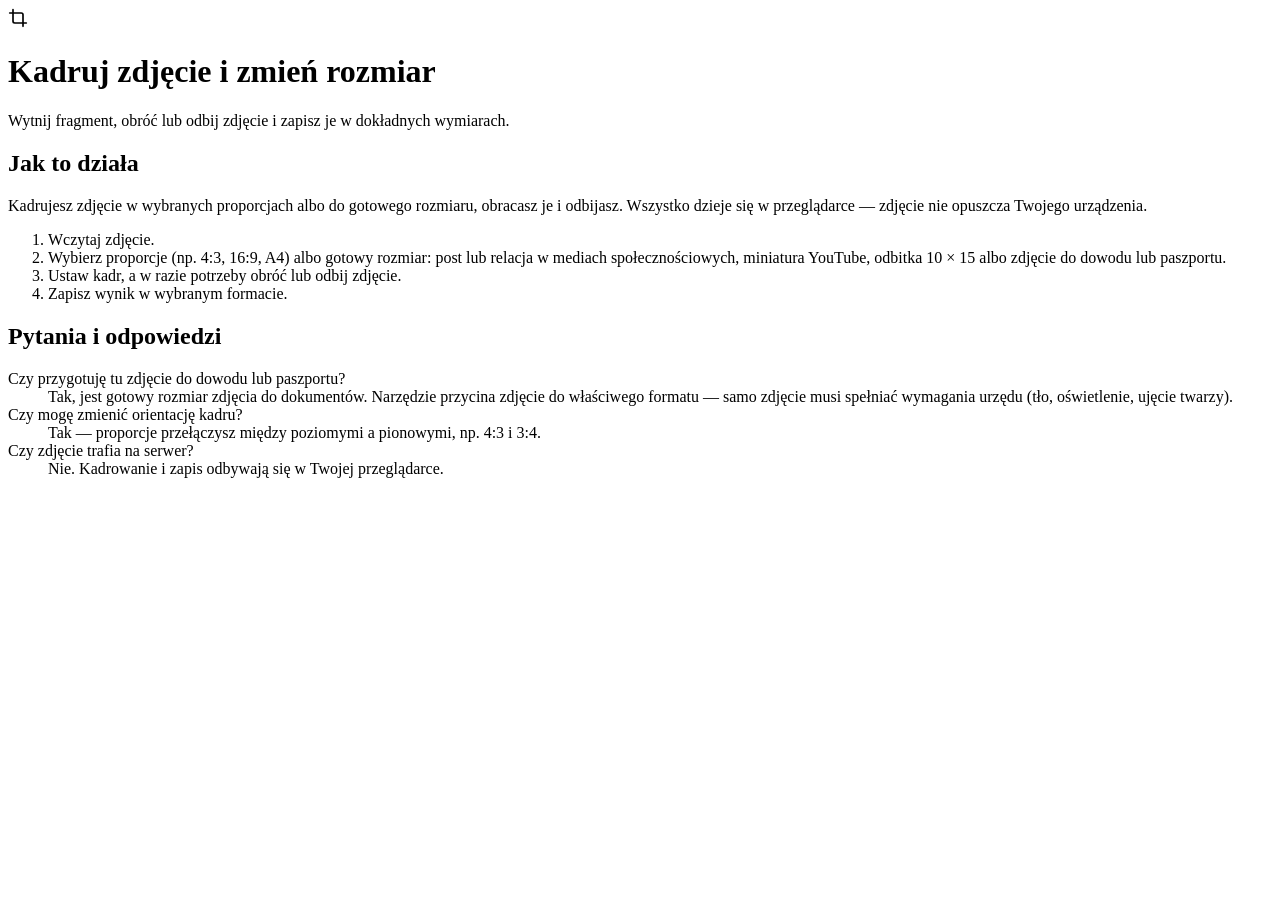
==== commit 20cda2fd: "Wdrożenie 0.7.0 (2026-11-08 06:50) Źródło: pizu-grafika 0cf2450" ====
--- a/kadruj-zdjecie/index.html
+++ b/kadruj-zdjecie/index.html
@@ -1,41 +1,41 @@
-<!DOCTYPE html>
-<html lang="pl">
-  <head>
-    <meta charset="UTF-8" />
-    <!-- every address (/, /kod-qr/, …) loads files from the site root — see lib/routes.ts -->
-    <base href="/" />
-    <meta name="viewport" content="width=device-width, initial-scale=1.0" />
-    <meta
-      http-equiv="Content-Security-Policy"
-      content="default-src 'self'; script-src 'self' 'wasm-unsafe-eval'; style-src 'self' 'unsafe-inline'; img-src 'self' data: blob:; font-src 'self' data:; worker-src 'self' blob:; connect-src 'self'; base-uri 'self'; form-action 'none'"
-    />
-    <meta name="description" content="Wytnij fragment zdjęcia w wybranych proporcjach lub gotowym rozmiarze — Instagram, odbitka 10 × 15, zdjęcie do dowodu — obróć je lub odbij. W przeglądarce, bez wysyłania." />
-    <link rel="canonical" href="https://grafika.pizu.pl/kadruj-zdjecie/" />
-    <!-- link previews: scripts/tool-pages.mjs sets og:title, og:description and og:url for every tool page;
-         the image is shared (pizu-pl: scripts/og-image-tool.html → node scripts/og-image.mjs) -->
-    <meta property="og:title" content="Kadruj zdjęcie i zmień rozmiar — także do dowodu | PizuGrafika" />
-    <meta property="og:description" content="Wytnij fragment zdjęcia w wybranych proporcjach lub gotowym rozmiarze — Instagram, odbitka 10 × 15, zdjęcie do dowodu — obróć je lub odbij. W przeglądarce, bez wysyłania." />
-    <meta property="og:type" content="website" />
-    <meta property="og:url" content="https://grafika.pizu.pl/kadruj-zdjecie/" />
-    <meta property="og:site_name" content="PizuGrafika" />
-    <meta property="og:locale" content="pl_PL" />
-    <meta property="og:image" content="https://grafika.pizu.pl/og-image.png" />
-    <meta property="og:image:type" content="image/png" />
-    <meta property="og:image:width" content="1200" />
-    <meta property="og:image:height" content="630" />
-    <meta property="og:image:alt" content="Ptak Pizu i napis: PizuGrafika — narzędzia, które nie wysyłają Twoich plików. Konwertuj, kadruj, kod QR." />
-    <meta name="twitter:card" content="summary_large_image" />
+<!DOCTYPE html>
+<html lang="pl">
+  <head>
+    <meta charset="UTF-8" />
+    <!-- every address (/, /kod-qr/, …) loads files from the app base — see lib/routes.ts -->
+    <base href="/grafika/" />
+    <meta name="viewport" content="width=device-width, initial-scale=1.0" />
+    <meta
+      http-equiv="Content-Security-Policy"
+      content="default-src 'self'; script-src 'self' 'wasm-unsafe-eval'; style-src 'self' 'unsafe-inline'; img-src 'self' data: blob:; font-src 'self' data:; worker-src 'self' blob:; connect-src 'self'; base-uri 'self'; form-action 'none'"
+    />
+    <meta name="description" content="Wytnij fragment zdjęcia w wybranych proporcjach lub gotowym rozmiarze — Instagram, odbitka 10 × 15, zdjęcie do dowodu — obróć je lub odbij. W przeglądarce, bez wysyłania." />
+    <link rel="canonical" href="https://pizu.pl/grafika/kadruj-zdjecie/" />
+    <!-- link previews: scripts/tool-pages.mjs sets og:title, og:description and og:url for every tool page;
+         the image is shared (pizu-pl: scripts/og-image-tool.html → node scripts/og-image.mjs) -->
+    <meta property="og:title" content="Kadruj zdjęcie i zmień rozmiar — także do dowodu | PizuGrafika" />
+    <meta property="og:description" content="Wytnij fragment zdjęcia w wybranych proporcjach lub gotowym rozmiarze — Instagram, odbitka 10 × 15, zdjęcie do dowodu — obróć je lub odbij. W przeglądarce, bez wysyłania." />
+    <meta property="og:type" content="website" />
+    <meta property="og:url" content="https://pizu.pl/grafika/kadruj-zdjecie/" />
+    <meta property="og:site_name" content="PizuGrafika" />
+    <meta property="og:locale" content="pl_PL" />
+    <meta property="og:image" content="https://pizu.pl/grafika/og-image.png" />
+    <meta property="og:image:type" content="image/png" />
+    <meta property="og:image:width" content="1200" />
+    <meta property="og:image:height" content="630" />
+    <meta property="og:image:alt" content="Ptak Pizu i napis: PizuGrafika — narzędzia, które nie wysyłają Twoich plików. Konwertuj, kadruj, kod QR." />
+    <meta name="twitter:card" content="summary_large_image" />
     <link rel="icon" type="image/svg+xml" href="./favicon.svg" />
-    <link rel="manifest" href="/manifest.webmanifest" />
-    <link rel="apple-touch-icon" href="/apple-touch-icon.png" />
-    <!-- applies saved theme / contrast / text size before the first paint -->
-    <script src="./settings-init.js"></script>
-    <title>Kadruj zdjęcie i zmień rozmiar — także do dowodu | PizuGrafika</title>
-    <script type="module" crossorigin src="/assets/index-Cd_SikdI.js"></script>
-    <link rel="stylesheet" crossorigin href="/assets/index-AID13YEX.css">
-    <script type="application/ld+json" data-page-schema>{"@context":"https://schema.org","@graph":[{"@type":"SoftwareApplication","name":"Kadruj zdjęcie i zmień rozmiar","description":"Kadrujesz zdjęcie w wybranych proporcjach albo do gotowego rozmiaru, obracasz je i odbijasz. Wszystko dzieje się w przeglądarce — zdjęcie nie opuszcza Twojego urządzenia.","applicationCategory":"MultimediaApplication","operatingSystem":"Dowolny — działa w przeglądarce","offers":{"@type":"Offer","price":0,"priceCurrency":"PLN"},"url":"https://grafika.pizu.pl/kadruj-zdjecie/"},{"@type":"FAQPage","mainEntity":[{"@type":"Question","name":"Czy przygotuję tu zdjęcie do dowodu lub paszportu?","acceptedAnswer":{"@type":"Answer","text":"Tak, jest gotowy rozmiar zdjęcia do dokumentów. Narzędzie przycina zdjęcie do właściwego formatu — samo zdjęcie musi spełniać wymagania urzędu (tło, oświetlenie, ujęcie twarzy)."}},{"@type":"Question","name":"Czy mogę zmienić orientację kadru?","acceptedAnswer":{"@type":"Answer","text":"Tak — proporcje przełączysz między poziomymi a pionowymi, np. 4:3 i 3:4."}},{"@type":"Question","name":"Czy zdjęcie trafia na serwer?","acceptedAnswer":{"@type":"Answer","text":"Nie. Kadrowanie i zapis odbywają się w Twojej przeglądarce."}}]}]}</script>
-  </head>
-  <body>
+    <link rel="manifest" href="/grafika/manifest.webmanifest" />
+    <link rel="apple-touch-icon" href="/grafika/apple-touch-icon.png" />
+    <!-- applies saved theme / contrast / text size before the first paint -->
+    <script src="./settings-init.js"></script>
+    <title>Kadruj zdjęcie i zmień rozmiar — także do dowodu | PizuGrafika</title>
+    <script type="module" crossorigin src="/grafika/assets/index-D9aJZU5B.js"></script>
+    <link rel="stylesheet" crossorigin href="/grafika/assets/index-AID13YEX.css">
+    <script type="application/ld+json" data-page-schema>{"@context":"https://schema.org","@graph":[{"@type":"SoftwareApplication","name":"Kadruj zdjęcie i zmień rozmiar","description":"Kadrujesz zdjęcie w wybranych proporcjach albo do gotowego rozmiaru, obracasz je i odbijasz. Wszystko dzieje się w przeglądarce — zdjęcie nie opuszcza Twojego urządzenia.","applicationCategory":"MultimediaApplication","operatingSystem":"Dowolny — działa w przeglądarce","offers":{"@type":"Offer","price":0,"priceCurrency":"PLN"},"url":"https://pizu.pl/grafika/kadruj-zdjecie/"},{"@type":"FAQPage","mainEntity":[{"@type":"Question","name":"Czy przygotuję tu zdjęcie do dowodu lub paszportu?","acceptedAnswer":{"@type":"Answer","text":"Tak, jest gotowy rozmiar zdjęcia do dokumentów. Narzędzie przycina zdjęcie do właściwego formatu — samo zdjęcie musi spełniać wymagania urzędu (tło, oświetlenie, ujęcie twarzy)."}},{"@type":"Question","name":"Czy mogę zmienić orientację kadru?","acceptedAnswer":{"@type":"Answer","text":"Tak — proporcje przełączysz między poziomymi a pionowymi, np. 4:3 i 3:4."}},{"@type":"Question","name":"Czy zdjęcie trafia na serwer?","acceptedAnswer":{"@type":"Answer","text":"Nie. Kadrowanie i zapis odbywają się w Twojej przeglądarce."}}]}]}</script>
+  </head>
+  <body>
     <div id="root"><!-- static-page:start -->
 <div class="flex flex-col min-h-screen bg-app">
     <pizu-header site="grafika" tool="kadruj-zdjecie" settings=""></pizu-header>
@@ -52,8 +52,9 @@
     <h2 class="mt-8 text-lg font-bold text-ink">Pytania i odpowiedzi</h2>
     <dl class="mt-2 divide-y divide-gray-200"><div class="py-3"><dt class="font-semibold text-ink">Czy przygotuję tu zdjęcie do dowodu lub paszportu?</dt><dd class="mt-1">Tak, jest gotowy rozmiar zdjęcia do dokumentów. Narzędzie przycina zdjęcie do właściwego formatu — samo zdjęcie musi spełniać wymagania urzędu (tło, oświetlenie, ujęcie twarzy).</dd></div><div class="py-3"><dt class="font-semibold text-ink">Czy mogę zmienić orientację kadru?</dt><dd class="mt-1">Tak — proporcje przełączysz między poziomymi a pionowymi, np. 4:3 i 3:4.</dd></div><div class="py-3"><dt class="font-semibold text-ink">Czy zdjęcie trafia na serwer?</dt><dd class="mt-1">Nie. Kadrowanie i zapis odbywają się w Twojej przeglądarce.</dd></div></dl>
   </section></main>
-    <pizu-footer product="PizuGrafika" version="0.6.1"></pizu-footer>
+    <pizu-footer product="PizuGrafika" version="0.7.0"></pizu-footer>
   </div>
-<!-- static-page:end --></div>
-  </body>
-</html>
+<!-- static-page:end --></div>+
+  </body>
+</html>
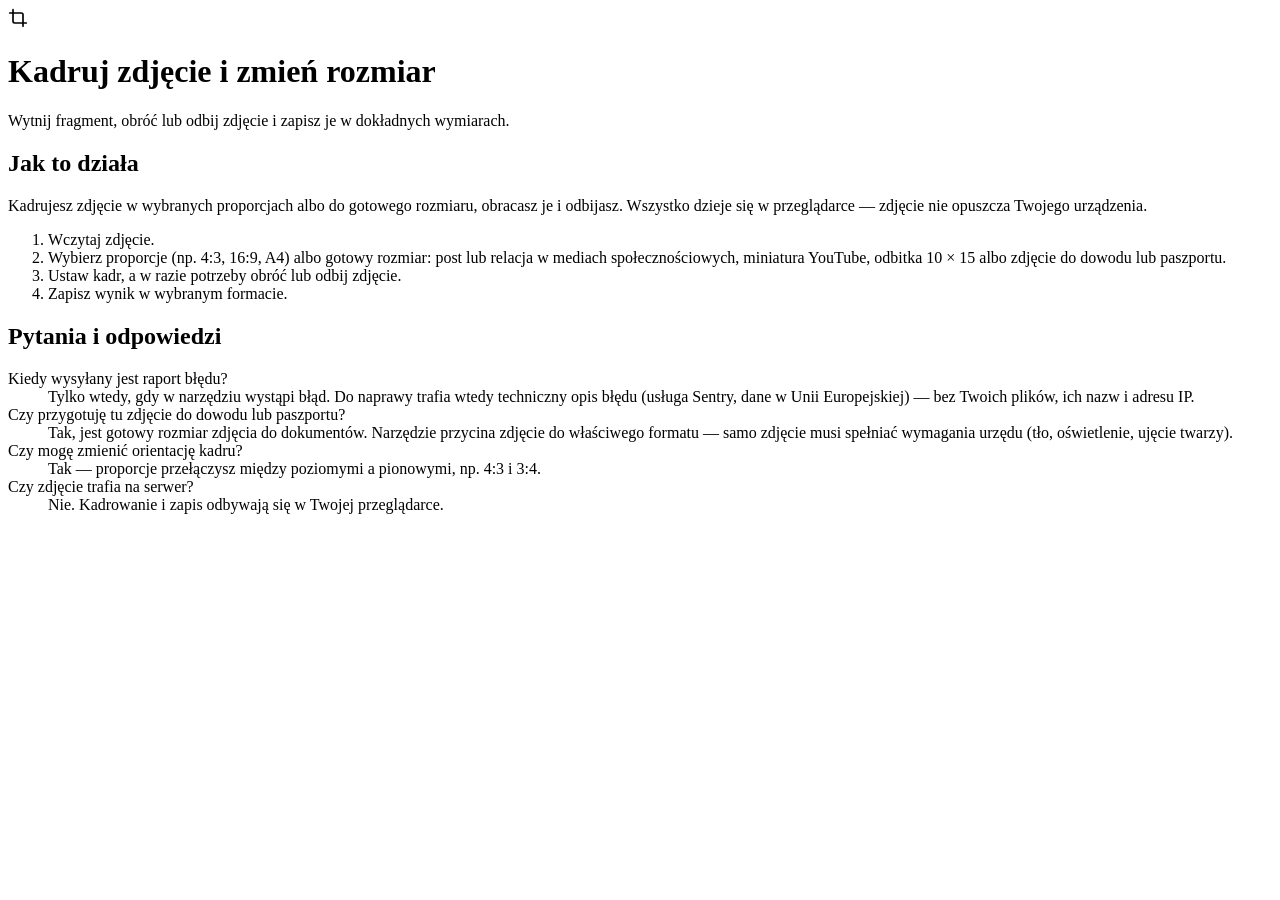
==== commit 7d3d671c: "Wdrożenie 0.8.0 (2026-11-10 17:45) Źródło: pizu-grafika ccc00b9" ====
--- a/kadruj-zdjecie/index.html
+++ b/kadruj-zdjecie/index.html
@@ -7,7 +7,7 @@
     <meta name="viewport" content="width=device-width, initial-scale=1.0" />
     <meta
       http-equiv="Content-Security-Policy"
-      content="default-src 'self'; script-src 'self' 'wasm-unsafe-eval'; style-src 'self' 'unsafe-inline'; img-src 'self' data: blob:; font-src 'self' data:; worker-src 'self' blob:; connect-src 'self'; base-uri 'self'; form-action 'none'"
+      content="default-src 'self'; script-src 'self' 'wasm-unsafe-eval'; style-src 'self' 'unsafe-inline'; img-src 'self' data: blob:; font-src 'self' data:; worker-src 'self' blob:; connect-src 'self' https://o4512300568477696.ingest.de.sentry.io; base-uri 'self'; form-action 'none'"
     />
     <meta name="description" content="Wytnij fragment zdjęcia w wybranych proporcjach lub gotowym rozmiarze — Instagram, odbitka 10 × 15, zdjęcie do dowodu — obróć je lub odbij. W przeglądarce, bez wysyłania." />
     <link rel="canonical" href="https://pizu.pl/grafika/kadruj-zdjecie/" />
@@ -31,9 +31,9 @@
     <!-- applies saved theme / contrast / text size before the first paint -->
     <script src="./settings-init.js"></script>
     <title>Kadruj zdjęcie i zmień rozmiar — także do dowodu | PizuGrafika</title>
-    <script type="module" crossorigin src="/grafika/assets/index-D9aJZU5B.js"></script>
+    <script type="module" crossorigin src="/grafika/assets/index-CP80i8jP.js"></script>
     <link rel="stylesheet" crossorigin href="/grafika/assets/index-AID13YEX.css">
-    <script type="application/ld+json" data-page-schema>{"@context":"https://schema.org","@graph":[{"@type":"SoftwareApplication","name":"Kadruj zdjęcie i zmień rozmiar","description":"Kadrujesz zdjęcie w wybranych proporcjach albo do gotowego rozmiaru, obracasz je i odbijasz. Wszystko dzieje się w przeglądarce — zdjęcie nie opuszcza Twojego urządzenia.","applicationCategory":"MultimediaApplication","operatingSystem":"Dowolny — działa w przeglądarce","offers":{"@type":"Offer","price":0,"priceCurrency":"PLN"},"url":"https://pizu.pl/grafika/kadruj-zdjecie/"},{"@type":"FAQPage","mainEntity":[{"@type":"Question","name":"Czy przygotuję tu zdjęcie do dowodu lub paszportu?","acceptedAnswer":{"@type":"Answer","text":"Tak, jest gotowy rozmiar zdjęcia do dokumentów. Narzędzie przycina zdjęcie do właściwego formatu — samo zdjęcie musi spełniać wymagania urzędu (tło, oświetlenie, ujęcie twarzy)."}},{"@type":"Question","name":"Czy mogę zmienić orientację kadru?","acceptedAnswer":{"@type":"Answer","text":"Tak — proporcje przełączysz między poziomymi a pionowymi, np. 4:3 i 3:4."}},{"@type":"Question","name":"Czy zdjęcie trafia na serwer?","acceptedAnswer":{"@type":"Answer","text":"Nie. Kadrowanie i zapis odbywają się w Twojej przeglądarce."}}]}]}</script>
+    <script type="application/ld+json" data-page-schema>{"@context":"https://schema.org","@graph":[{"@type":"SoftwareApplication","name":"Kadruj zdjęcie i zmień rozmiar","description":"Kadrujesz zdjęcie w wybranych proporcjach albo do gotowego rozmiaru, obracasz je i odbijasz. Wszystko dzieje się w przeglądarce — zdjęcie nie opuszcza Twojego urządzenia.","applicationCategory":"MultimediaApplication","operatingSystem":"Dowolny — działa w przeglądarce","offers":{"@type":"Offer","price":0,"priceCurrency":"PLN"},"url":"https://pizu.pl/grafika/kadruj-zdjecie/"},{"@type":"FAQPage","mainEntity":[{"@type":"Question","name":"Kiedy wysyłany jest raport błędu?","acceptedAnswer":{"@type":"Answer","text":"Tylko wtedy, gdy w narzędziu wystąpi błąd. Do naprawy trafia wtedy techniczny opis błędu (usługa Sentry, dane w Unii Europejskiej) — bez Twoich plików, ich nazw i adresu IP."}},{"@type":"Question","name":"Czy przygotuję tu zdjęcie do dowodu lub paszportu?","acceptedAnswer":{"@type":"Answer","text":"Tak, jest gotowy rozmiar zdjęcia do dokumentów. Narzędzie przycina zdjęcie do właściwego formatu — samo zdjęcie musi spełniać wymagania urzędu (tło, oświetlenie, ujęcie twarzy)."}},{"@type":"Question","name":"Czy mogę zmienić orientację kadru?","acceptedAnswer":{"@type":"Answer","text":"Tak — proporcje przełączysz między poziomymi a pionowymi, np. 4:3 i 3:4."}},{"@type":"Question","name":"Czy zdjęcie trafia na serwer?","acceptedAnswer":{"@type":"Answer","text":"Nie. Kadrowanie i zapis odbywają się w Twojej przeglądarce."}}]}]}</script>
   </head>
   <body>
     <div id="root"><!-- static-page:start -->
@@ -50,9 +50,9 @@
     <p class="mt-2">Kadrujesz zdjęcie w wybranych proporcjach albo do gotowego rozmiaru, obracasz je i odbijasz. Wszystko dzieje się w przeglądarce — zdjęcie nie opuszcza Twojego urządzenia.</p>
     <ol class="mt-3 space-y-1.5 list-decimal pl-5"><li>Wczytaj zdjęcie.</li><li>Wybierz proporcje (np. 4:3, 16:9, A4) albo gotowy rozmiar: post lub relacja w mediach społecznościowych, miniatura YouTube, odbitka 10 × 15 albo zdjęcie do dowodu lub paszportu.</li><li>Ustaw kadr, a w razie potrzeby obróć lub odbij zdjęcie.</li><li>Zapisz wynik w wybranym formacie.</li></ol>
     <h2 class="mt-8 text-lg font-bold text-ink">Pytania i odpowiedzi</h2>
-    <dl class="mt-2 divide-y divide-gray-200"><div class="py-3"><dt class="font-semibold text-ink">Czy przygotuję tu zdjęcie do dowodu lub paszportu?</dt><dd class="mt-1">Tak, jest gotowy rozmiar zdjęcia do dokumentów. Narzędzie przycina zdjęcie do właściwego formatu — samo zdjęcie musi spełniać wymagania urzędu (tło, oświetlenie, ujęcie twarzy).</dd></div><div class="py-3"><dt class="font-semibold text-ink">Czy mogę zmienić orientację kadru?</dt><dd class="mt-1">Tak — proporcje przełączysz między poziomymi a pionowymi, np. 4:3 i 3:4.</dd></div><div class="py-3"><dt class="font-semibold text-ink">Czy zdjęcie trafia na serwer?</dt><dd class="mt-1">Nie. Kadrowanie i zapis odbywają się w Twojej przeglądarce.</dd></div></dl>
+    <dl class="mt-2 divide-y divide-gray-200"><div class="py-3"><dt class="font-semibold text-ink">Kiedy wysyłany jest raport błędu?</dt><dd class="mt-1">Tylko wtedy, gdy w narzędziu wystąpi błąd. Do naprawy trafia wtedy techniczny opis błędu (usługa Sentry, dane w Unii Europejskiej) — bez Twoich plików, ich nazw i adresu IP.</dd></div><div class="py-3"><dt class="font-semibold text-ink">Czy przygotuję tu zdjęcie do dowodu lub paszportu?</dt><dd class="mt-1">Tak, jest gotowy rozmiar zdjęcia do dokumentów. Narzędzie przycina zdjęcie do właściwego formatu — samo zdjęcie musi spełniać wymagania urzędu (tło, oświetlenie, ujęcie twarzy).</dd></div><div class="py-3"><dt class="font-semibold text-ink">Czy mogę zmienić orientację kadru?</dt><dd class="mt-1">Tak — proporcje przełączysz między poziomymi a pionowymi, np. 4:3 i 3:4.</dd></div><div class="py-3"><dt class="font-semibold text-ink">Czy zdjęcie trafia na serwer?</dt><dd class="mt-1">Nie. Kadrowanie i zapis odbywają się w Twojej przeglądarce.</dd></div></dl>
   </section></main>
-    <pizu-footer product="PizuGrafika" version="0.7.0"></pizu-footer>
+    <pizu-footer product="PizuGrafika" version="0.8.0"></pizu-footer>
   </div>
 <!-- static-page:end --></div> 
